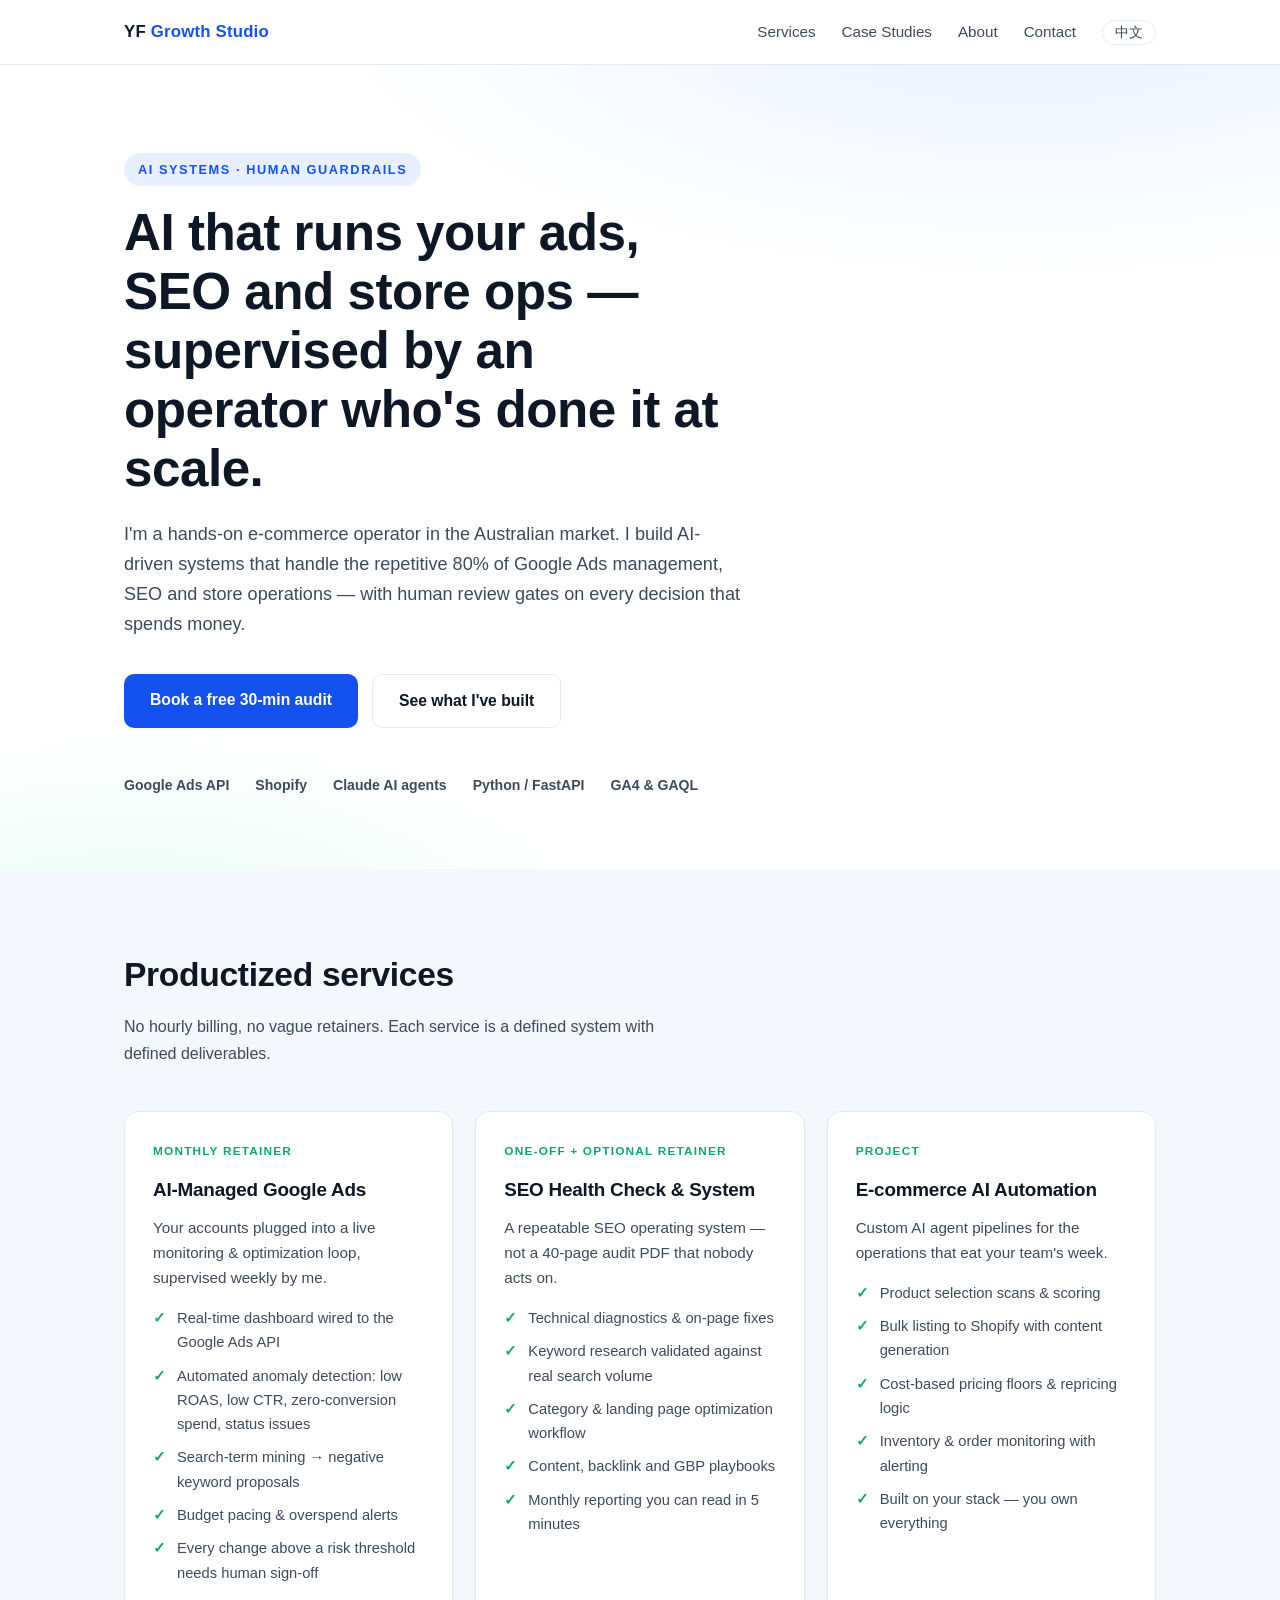
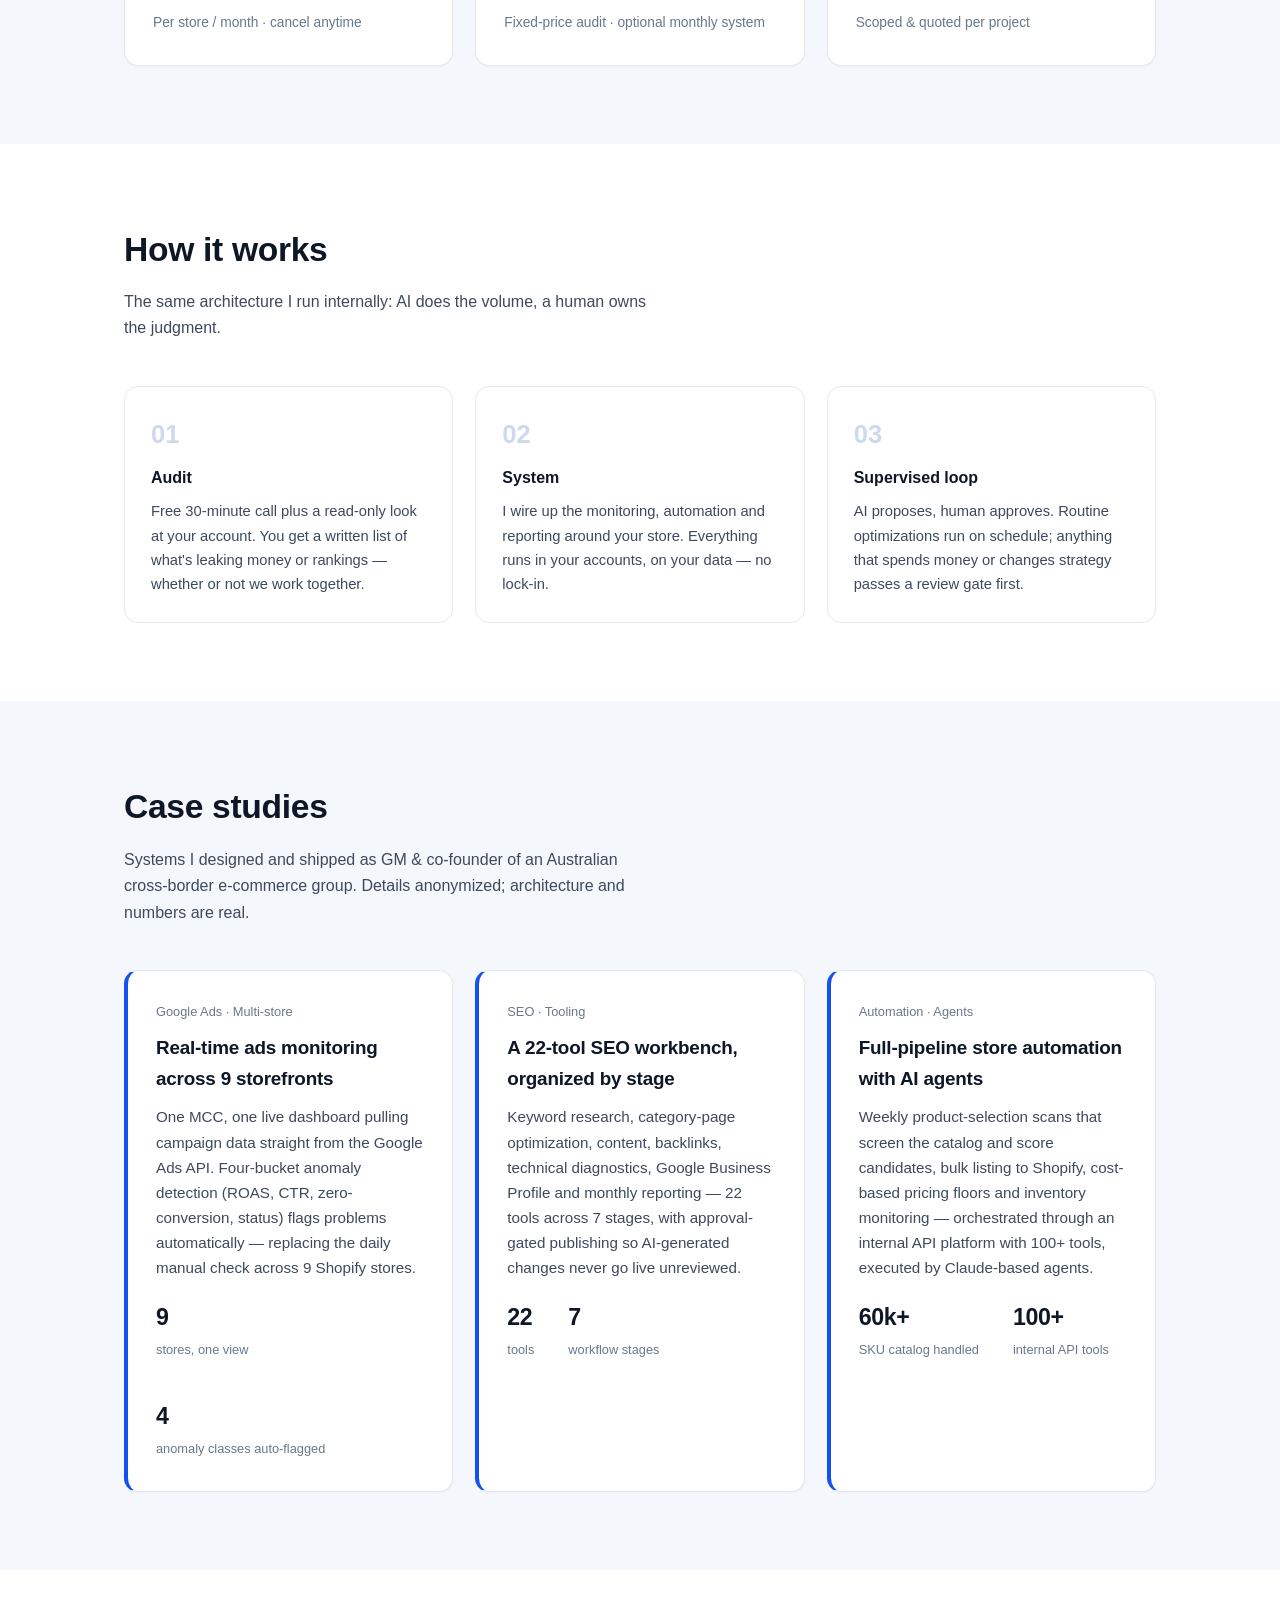
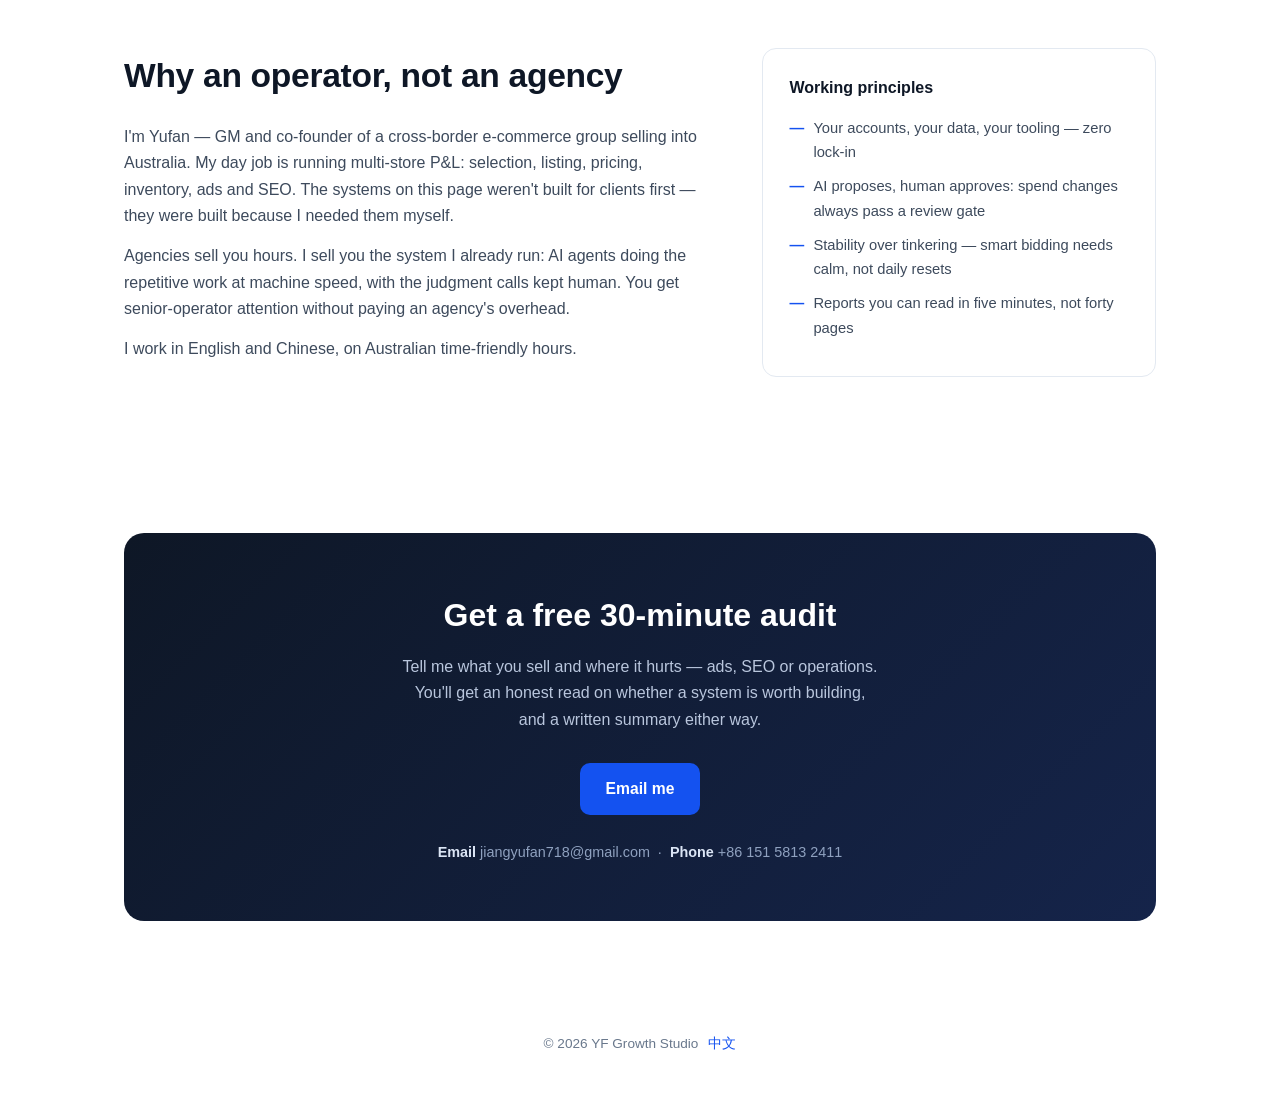
==== index.html @ 48496984 "YF Growth Studio portfolio site v1 (EN + ZH)" ====
<!DOCTYPE html>
<html lang="en">
<head>
<meta charset="UTF-8">
<meta name="viewport" content="width=device-width, initial-scale=1.0">
<title>YF Growth Studio — AI-Managed Google Ads, SEO &amp; E-commerce Automation</title>
<meta name="description" content="AI-managed Google Ads, SEO systems and e-commerce automation for online stores — built and run by a hands-on cross-border e-commerce operator.">
<style>
  :root{
    --ink:#0e1726; --ink-2:#3d4a5c; --muted:#69788c;
    --bg:#ffffff; --bg-soft:#f4f7fb; --line:#e3e9f1;
    --brand:#1452f0; --brand-dark:#0d3bb0; --accent:#0ca678;
    --radius:14px;
  }
  *{margin:0;padding:0;box-sizing:border-box}
  html{scroll-behavior:smooth}
  body{font-family:-apple-system,BlinkMacSystemFont,"Segoe UI",Roboto,Helvetica,Arial,sans-serif;color:var(--ink);background:var(--bg);line-height:1.65}
  a{color:var(--brand);text-decoration:none}
  .wrap{max-width:1080px;margin:0 auto;padding:0 24px}

  header{position:sticky;top:0;background:rgba(255,255,255,.92);backdrop-filter:blur(8px);border-bottom:1px solid var(--line);z-index:50}
  .nav{display:flex;align-items:center;justify-content:space-between;height:64px}
  .logo{font-weight:800;font-size:1.05rem;letter-spacing:.2px;color:var(--ink)}
  .logo span{color:var(--brand)}
  .nav ul{display:flex;gap:26px;list-style:none;align-items:center}
  .nav a{color:var(--ink-2);font-size:.95rem}
  .nav a:hover{color:var(--brand)}
  .nav .lang{border:1px solid var(--line);padding:4px 12px;border-radius:999px;font-size:.85rem}

  .hero{padding:88px 0 72px;background:
    radial-gradient(1200px 500px at 80% -10%, #e8efff 0%, transparent 60%),
    radial-gradient(900px 400px at 10% 110%, #e6faf3 0%, transparent 55%)}
  .kicker{display:inline-block;font-size:.8rem;font-weight:700;letter-spacing:.12em;text-transform:uppercase;color:var(--brand);background:#e8efff;padding:6px 14px;border-radius:999px;margin-bottom:18px}
  h1{font-size:clamp(2rem,4.6vw,3.2rem);line-height:1.15;letter-spacing:-.5px;max-width:21ch}
  .hero p.sub{margin:22px 0 34px;font-size:1.13rem;color:var(--ink-2);max-width:62ch}
  .cta-row{display:flex;gap:14px;flex-wrap:wrap}
  .btn{display:inline-block;padding:13px 26px;border-radius:10px;font-weight:600;font-size:.98rem;transition:.18s}
  .btn-primary{background:var(--brand);color:#fff}
  .btn-primary:hover{background:var(--brand-dark)}
  .btn-ghost{border:1.5px solid var(--line);color:var(--ink)}
  .btn-ghost:hover{border-color:var(--brand);color:var(--brand)}
  .stack{margin-top:46px;display:flex;gap:10px 26px;flex-wrap:wrap;color:var(--muted);font-size:.88rem}
  .stack b{color:var(--ink-2);font-weight:600}

  section{padding:78px 0}
  section.soft{background:var(--bg-soft)}
  .sec-head{max-width:60ch;margin-bottom:44px}
  .sec-head h2{font-size:clamp(1.5rem,2.8vw,2.1rem);letter-spacing:-.3px;margin-bottom:12px}
  .sec-head p{color:var(--ink-2)}

  .grid3{display:grid;grid-template-columns:repeat(3,1fr);gap:22px}
  @media(max-width:860px){.grid3{grid-template-columns:1fr}}
  .card{background:#fff;border:1px solid var(--line);border-radius:var(--radius);padding:30px 28px;display:flex;flex-direction:column}
  .soft .card{box-shadow:0 1px 2px rgba(14,23,38,.04)}
  .card .tag{font-size:.74rem;font-weight:700;letter-spacing:.1em;text-transform:uppercase;color:var(--accent);margin-bottom:12px}
  .card h3{font-size:1.18rem;margin-bottom:10px;letter-spacing:-.2px}
  .card p{color:var(--ink-2);font-size:.95rem}
  .card ul{margin:16px 0 0 0;list-style:none}
  .card li{padding-left:24px;position:relative;color:var(--ink-2);font-size:.92rem;margin-bottom:9px}
  .card li::before{content:"✓";position:absolute;left:0;color:var(--accent);font-weight:700}
  .card .fee{margin-top:auto;padding-top:18px;font-size:.86rem;color:var(--muted)}

  .steps{display:grid;grid-template-columns:repeat(3,1fr);gap:22px;counter-reset:step}
  @media(max-width:860px){.steps{grid-template-columns:1fr}}
  .step{padding:26px;border-radius:var(--radius);background:#fff;border:1px solid var(--line)}
  .step::before{counter-increment:step;content:counter(step,decimal-leading-zero);font-weight:800;font-size:1.6rem;color:#cdd9ee;display:block;margin-bottom:10px}
  .step h4{margin-bottom:8px}
  .step p{font-size:.92rem;color:var(--ink-2)}

  .case{border-left:4px solid var(--brand)}
  .case .meta{font-size:.8rem;color:var(--muted);margin-bottom:10px}
  .num-row{display:flex;gap:34px;flex-wrap:wrap;margin-top:18px}
  .num b{display:block;font-size:1.45rem;color:var(--ink);letter-spacing:-.4px}
  .num span{font-size:.8rem;color:var(--muted)}

  .about{display:grid;grid-template-columns:1.2fr .8fr;gap:48px;align-items:start}
  @media(max-width:860px){.about{grid-template-columns:1fr}}
  .about p{color:var(--ink-2);margin-bottom:14px}
  .principles{background:#fff;border:1px solid var(--line);border-radius:var(--radius);padding:26px}
  .principles h4{margin-bottom:14px}
  .principles li{list-style:none;padding-left:24px;position:relative;font-size:.92rem;color:var(--ink-2);margin-bottom:10px}
  .principles li::before{content:"—";position:absolute;left:0;color:var(--brand);font-weight:700}

  .contact{background:linear-gradient(135deg,#0e1726 0%,#15244a 100%);color:#fff;border-radius:20px;padding:56px 48px;text-align:center}
  .contact h2{font-size:clamp(1.5rem,2.8vw,2rem);margin-bottom:12px}
  .contact p{color:#b9c6dd;max-width:54ch;margin:0 auto 30px}
  .contact .channels{margin-top:26px;font-size:.9rem;color:#8fa1bf}
  .contact .channels b{color:#dbe5f5;font-weight:600}

  footer{padding:34px 0 44px;color:var(--muted);font-size:.85rem;display:flex;justify-content:space-between;flex-wrap:gap;gap:10px}
</style>
</head>
<body>

<header>
  <div class="wrap nav">
    <div class="logo">YF <span>Growth Studio</span></div>
    <ul>
      <li><a href="#services">Services</a></li>
      <li><a href="#work">Case Studies</a></li>
      <li><a href="#about">About</a></li>
      <li><a href="#contact">Contact</a></li>
      <li><a class="lang" href="zh.html">中文</a></li>
    </ul>
  </div>
</header>

<section class="hero">
  <div class="wrap">
    <span class="kicker">AI systems · Human guardrails</span>
    <h1>AI that runs your ads, SEO and store ops — supervised by an operator who's done it at scale.</h1>
    <p class="sub">I'm a hands-on e-commerce operator in the Australian market. I build AI-driven systems that handle the repetitive 80% of Google Ads management, SEO and store operations — with human review gates on every decision that spends money.</p>
    <div class="cta-row">
      <a class="btn btn-primary" href="#contact">Book a free 30-min audit</a>
      <a class="btn btn-ghost" href="#work">See what I've built</a>
    </div>
    <div class="stack">
      <span><b>Google Ads API</b></span><span><b>Shopify</b></span><span><b>Claude AI agents</b></span><span><b>Python / FastAPI</b></span><span><b>GA4 &amp; GAQL</b></span>
    </div>
  </div>
</section>

<section id="services" class="soft">
  <div class="wrap">
    <div class="sec-head">
      <h2>Productized services</h2>
      <p>No hourly billing, no vague retainers. Each service is a defined system with defined deliverables.</p>
    </div>
    <div class="grid3">
      <div class="card">
        <div class="tag">Monthly retainer</div>
        <h3>AI-Managed Google Ads</h3>
        <p>Your accounts plugged into a live monitoring &amp; optimization loop, supervised weekly by me.</p>
        <ul>
          <li>Real-time dashboard wired to the Google Ads API</li>
          <li>Automated anomaly detection: low ROAS, low CTR, zero-conversion spend, status issues</li>
          <li>Search-term mining → negative keyword proposals</li>
          <li>Budget pacing &amp; overspend alerts</li>
          <li>Every change above a risk threshold needs human sign-off</li>
        </ul>
        <div class="fee">Per store / month · cancel anytime</div>
      </div>
      <div class="card">
        <div class="tag">One-off + optional retainer</div>
        <h3>SEO Health Check &amp; System</h3>
        <p>A repeatable SEO operating system — not a 40-page audit PDF that nobody acts on.</p>
        <ul>
          <li>Technical diagnostics &amp; on-page fixes</li>
          <li>Keyword research validated against real search volume</li>
          <li>Category &amp; landing page optimization workflow</li>
          <li>Content, backlink and GBP playbooks</li>
          <li>Monthly reporting you can read in 5 minutes</li>
        </ul>
        <div class="fee">Fixed-price audit · optional monthly system</div>
      </div>
      <div class="card">
        <div class="tag">Project</div>
        <h3>E-commerce AI Automation</h3>
        <p>Custom AI agent pipelines for the operations that eat your team's week.</p>
        <ul>
          <li>Product selection scans &amp; scoring</li>
          <li>Bulk listing to Shopify with content generation</li>
          <li>Cost-based pricing floors &amp; repricing logic</li>
          <li>Inventory &amp; order monitoring with alerting</li>
          <li>Built on your stack — you own everything</li>
        </ul>
        <div class="fee">Scoped &amp; quoted per project</div>
      </div>
    </div>
  </div>
</section>

<section>
  <div class="wrap">
    <div class="sec-head">
      <h2>How it works</h2>
      <p>The same architecture I run internally: AI does the volume, a human owns the judgment.</p>
    </div>
    <div class="steps">
      <div class="step"><h4>Audit</h4><p>Free 30-minute call plus a read-only look at your account. You get a written list of what's leaking money or rankings — whether or not we work together.</p></div>
      <div class="step"><h4>System</h4><p>I wire up the monitoring, automation and reporting around your store. Everything runs in your accounts, on your data — no lock-in.</p></div>
      <div class="step"><h4>Supervised loop</h4><p>AI proposes, human approves. Routine optimizations run on schedule; anything that spends money or changes strategy passes a review gate first.</p></div>
    </div>
  </div>
</section>

<section id="work" class="soft">
  <div class="wrap">
    <div class="sec-head">
      <h2>Case studies</h2>
      <p>Systems I designed and shipped as GM &amp; co-founder of an Australian cross-border e-commerce group. Details anonymized; architecture and numbers are real.</p>
    </div>
    <div class="grid3">
      <div class="card case">
        <div class="meta">Google Ads · Multi-store</div>
        <h3>Real-time ads monitoring across 9 storefronts</h3>
        <p>One MCC, one live dashboard pulling campaign data straight from the Google Ads API. Four-bucket anomaly detection (ROAS, CTR, zero-conversion, status) flags problems automatically — replacing the daily manual check across 9 Shopify stores.</p>
        <div class="num-row">
          <div class="num"><b>9</b><span>stores, one view</span></div>
          <div class="num"><b>4</b><span>anomaly classes auto-flagged</span></div>
        </div>
      </div>
      <div class="card case">
        <div class="meta">SEO · Tooling</div>
        <h3>A 22-tool SEO workbench, organized by stage</h3>
        <p>Keyword research, category-page optimization, content, backlinks, technical diagnostics, Google Business Profile and monthly reporting — 22 tools across 7 stages, with approval-gated publishing so AI-generated changes never go live unreviewed.</p>
        <div class="num-row">
          <div class="num"><b>22</b><span>tools</span></div>
          <div class="num"><b>7</b><span>workflow stages</span></div>
        </div>
      </div>
      <div class="card case">
        <div class="meta">Automation · Agents</div>
        <h3>Full-pipeline store automation with AI agents</h3>
        <p>Weekly product-selection scans that screen the catalog and score candidates, bulk listing to Shopify, cost-based pricing floors and inventory monitoring — orchestrated through an internal API platform with 100+ tools, executed by Claude-based agents.</p>
        <div class="num-row">
          <div class="num"><b>60k+</b><span>SKU catalog handled</span></div>
          <div class="num"><b>100+</b><span>internal API tools</span></div>
        </div>
      </div>
    </div>
  </div>
</section>

<section id="about">
  <div class="wrap about">
    <div>
      <div class="sec-head" style="margin-bottom:20px"><h2>Why an operator, not an agency</h2></div>
      <p>I'm Yufan — GM and co-founder of a cross-border e-commerce group selling into Australia. My day job is running multi-store P&amp;L: selection, listing, pricing, inventory, ads and SEO. The systems on this page weren't built for clients first — they were built because I needed them myself.</p>
      <p>Agencies sell you hours. I sell you the system I already run: AI agents doing the repetitive work at machine speed, with the judgment calls kept human. You get senior-operator attention without paying an agency's overhead.</p>
      <p>I work in English and Chinese, on Australian time-friendly hours.</p>
    </div>
    <div class="principles">
      <h4>Working principles</h4>
      <ul>
        <li>Your accounts, your data, your tooling — zero lock-in</li>
        <li>AI proposes, human approves: spend changes always pass a review gate</li>
        <li>Stability over tinkering — smart bidding needs calm, not daily resets</li>
        <li>Reports you can read in five minutes, not forty pages</li>
      </ul>
    </div>
  </div>
</section>

<section id="contact">
  <div class="wrap">
    <div class="contact">
      <h2>Get a free 30-minute audit</h2>
      <p>Tell me what you sell and where it hurts — ads, SEO or operations. You'll get an honest read on whether a system is worth building, and a written summary either way.</p>
      <a class="btn btn-primary" href="mailto:jiangyufan718@gmail.com?subject=Free%20audit%20request">Email me</a>
      <div class="channels">
        <b>Email</b> jiangyufan718@gmail.com &nbsp;·&nbsp; <b>Phone</b> +86 151 5813 2411
      </div>
    </div>
  </div>
</section>

<footer>
  <div class="wrap" style="display:flex;justify-content:space-between;flex-wrap:wrap;gap:10px">
    <span>© 2026 YF Growth Studio</span>
    <span><a href="zh.html">中文</a></span>
  </div>
</footer>

</body>
</html>
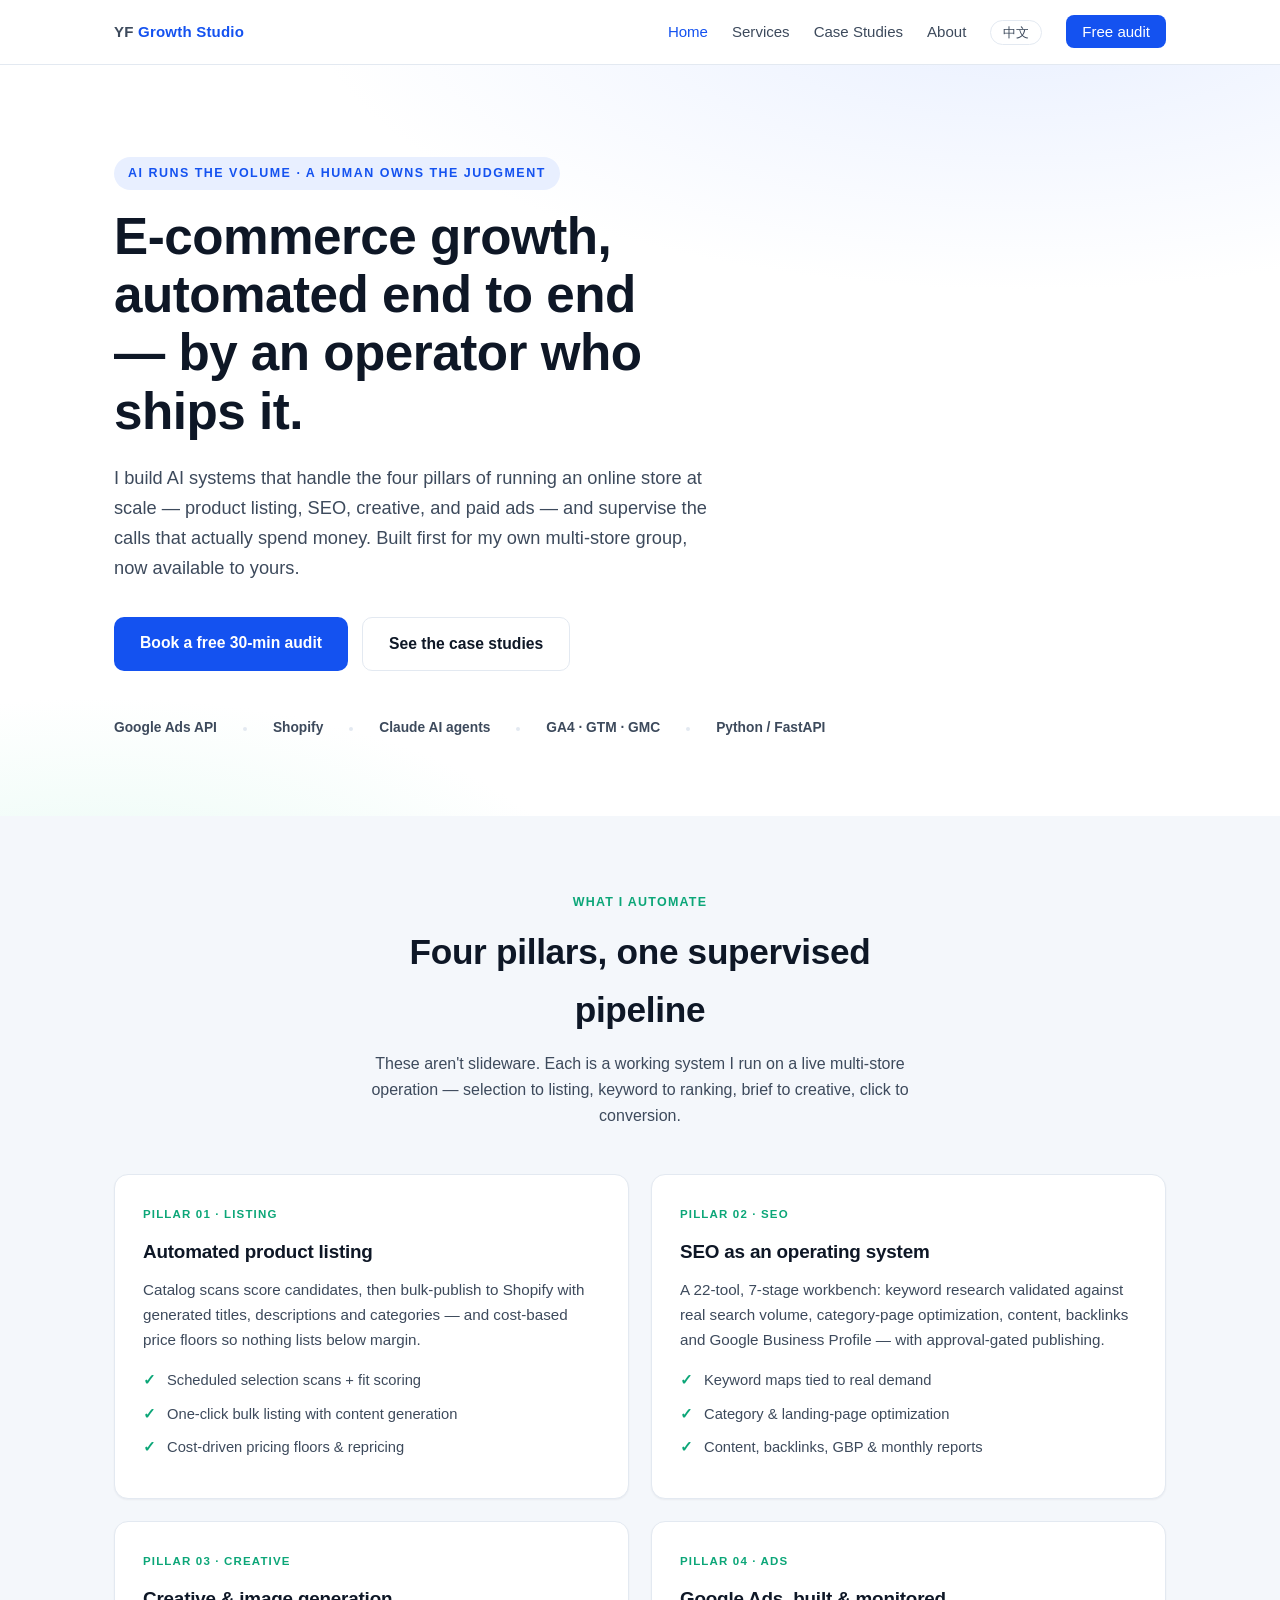
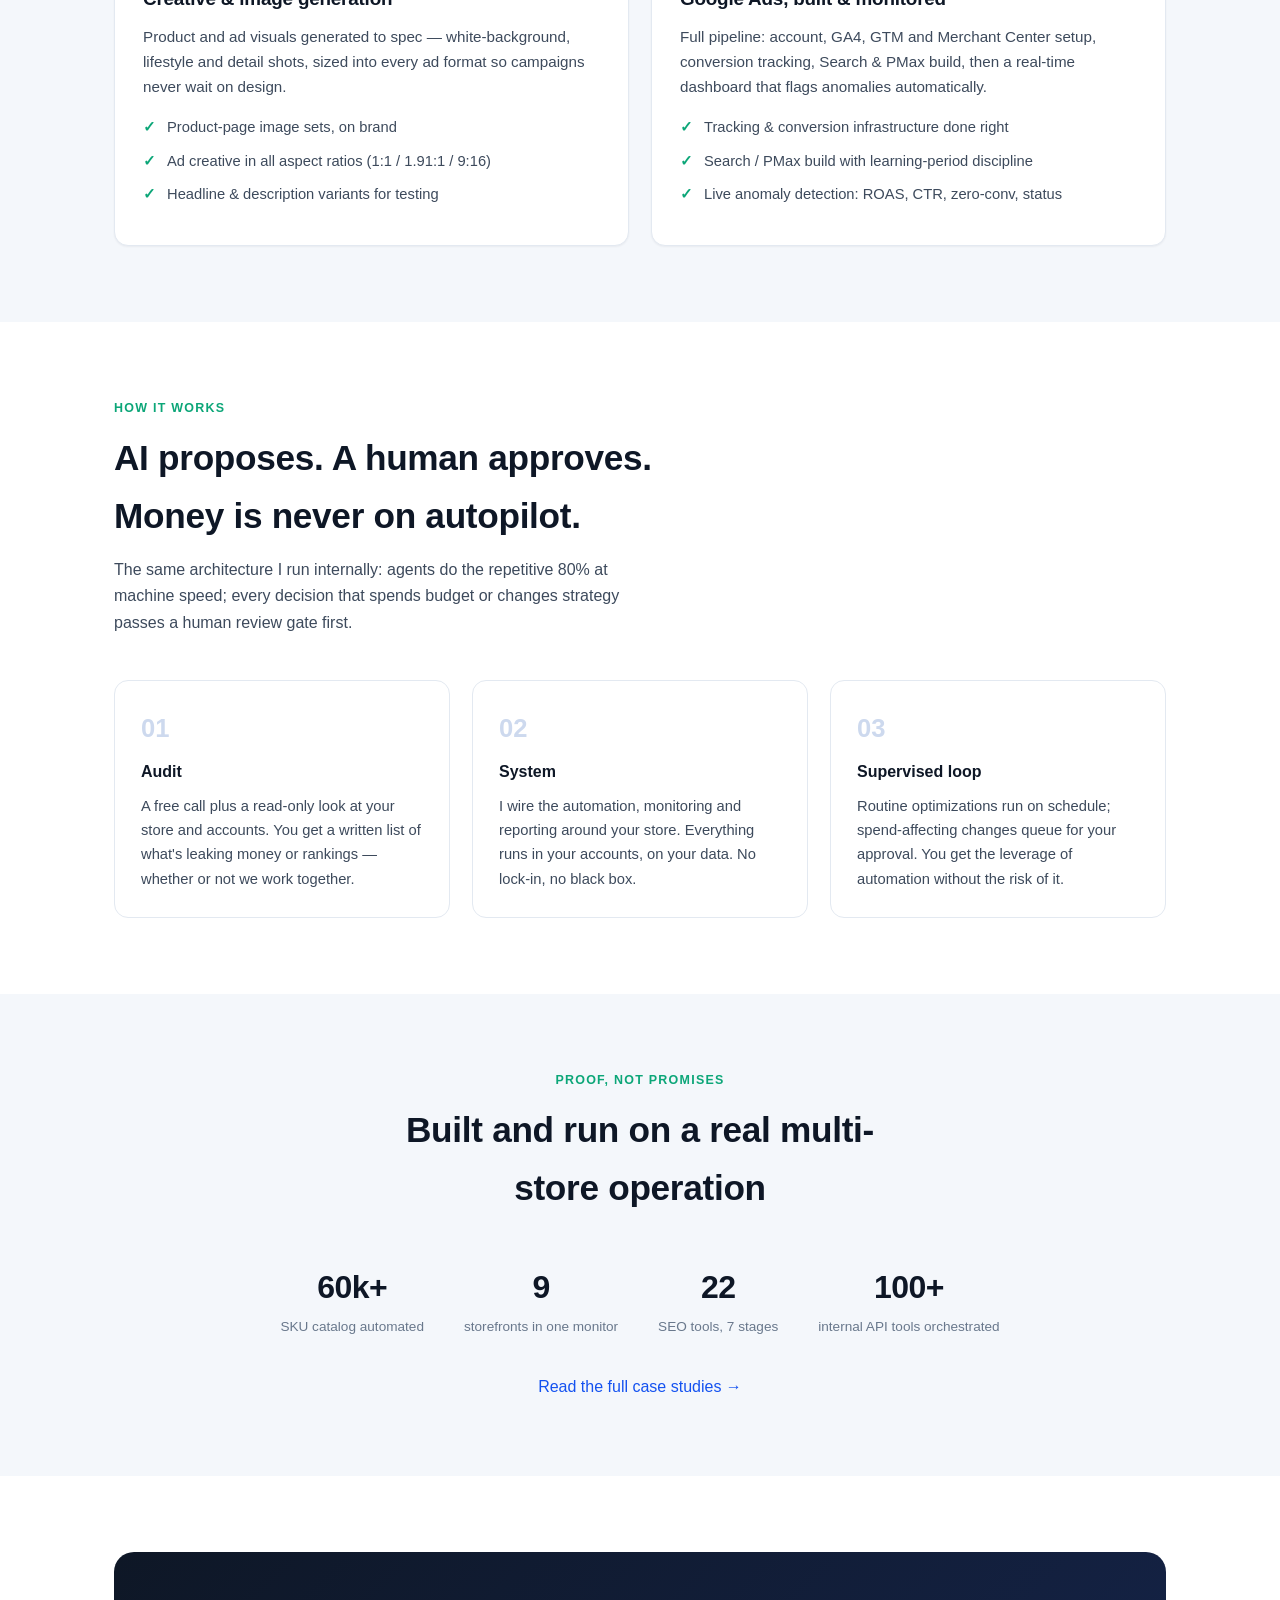
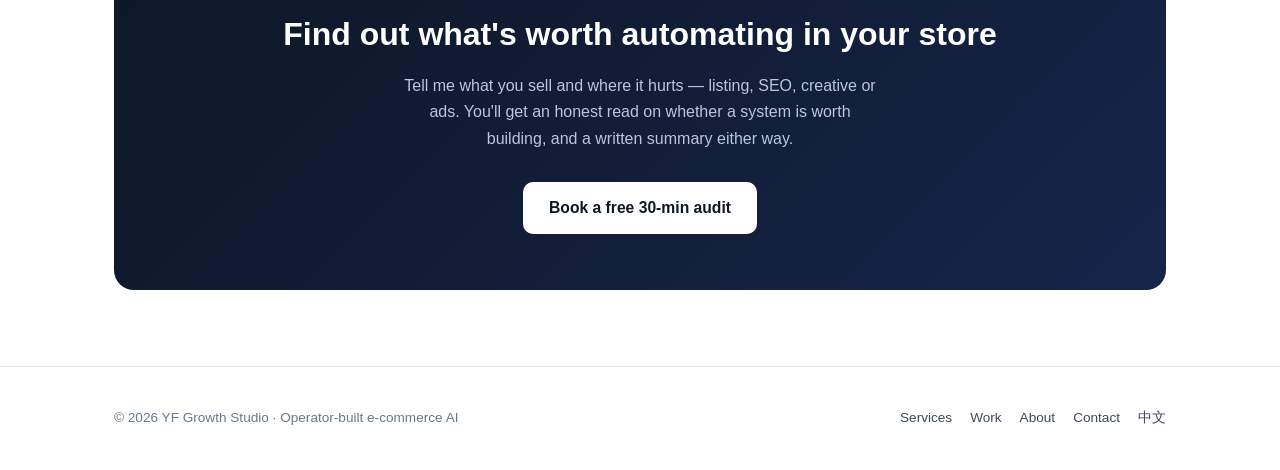
==== commit 2cc7633f: "Expand to multi-page site: 4 capability pillars (listing/SEO/creative/ads) + services/work/about/con" ====
--- a/index.html
+++ b/index.html
@@ -3,168 +3,92 @@
 <head>
 <meta charset="UTF-8">
 <meta name="viewport" content="width=device-width, initial-scale=1.0">
-<title>YF Growth Studio — AI-Managed Google Ads, SEO &amp; E-commerce Automation</title>
-<meta name="description" content="AI-managed Google Ads, SEO systems and e-commerce automation for online stores — built and run by a hands-on cross-border e-commerce operator.">
-<style>
-  :root{
-    --ink:#0e1726; --ink-2:#3d4a5c; --muted:#69788c;
-    --bg:#ffffff; --bg-soft:#f4f7fb; --line:#e3e9f1;
-    --brand:#1452f0; --brand-dark:#0d3bb0; --accent:#0ca678;
-    --radius:14px;
-  }
-  *{margin:0;padding:0;box-sizing:border-box}
-  html{scroll-behavior:smooth}
-  body{font-family:-apple-system,BlinkMacSystemFont,"Segoe UI",Roboto,Helvetica,Arial,sans-serif;color:var(--ink);background:var(--bg);line-height:1.65}
-  a{color:var(--brand);text-decoration:none}
-  .wrap{max-width:1080px;margin:0 auto;padding:0 24px}
-
-  header{position:sticky;top:0;background:rgba(255,255,255,.92);backdrop-filter:blur(8px);border-bottom:1px solid var(--line);z-index:50}
-  .nav{display:flex;align-items:center;justify-content:space-between;height:64px}
-  .logo{font-weight:800;font-size:1.05rem;letter-spacing:.2px;color:var(--ink)}
-  .logo span{color:var(--brand)}
-  .nav ul{display:flex;gap:26px;list-style:none;align-items:center}
-  .nav a{color:var(--ink-2);font-size:.95rem}
-  .nav a:hover{color:var(--brand)}
-  .nav .lang{border:1px solid var(--line);padding:4px 12px;border-radius:999px;font-size:.85rem}
-
-  .hero{padding:88px 0 72px;background:
-    radial-gradient(1200px 500px at 80% -10%, #e8efff 0%, transparent 60%),
-    radial-gradient(900px 400px at 10% 110%, #e6faf3 0%, transparent 55%)}
-  .kicker{display:inline-block;font-size:.8rem;font-weight:700;letter-spacing:.12em;text-transform:uppercase;color:var(--brand);background:#e8efff;padding:6px 14px;border-radius:999px;margin-bottom:18px}
-  h1{font-size:clamp(2rem,4.6vw,3.2rem);line-height:1.15;letter-spacing:-.5px;max-width:21ch}
-  .hero p.sub{margin:22px 0 34px;font-size:1.13rem;color:var(--ink-2);max-width:62ch}
-  .cta-row{display:flex;gap:14px;flex-wrap:wrap}
-  .btn{display:inline-block;padding:13px 26px;border-radius:10px;font-weight:600;font-size:.98rem;transition:.18s}
-  .btn-primary{background:var(--brand);color:#fff}
-  .btn-primary:hover{background:var(--brand-dark)}
-  .btn-ghost{border:1.5px solid var(--line);color:var(--ink)}
-  .btn-ghost:hover{border-color:var(--brand);color:var(--brand)}
-  .stack{margin-top:46px;display:flex;gap:10px 26px;flex-wrap:wrap;color:var(--muted);font-size:.88rem}
-  .stack b{color:var(--ink-2);font-weight:600}
-
-  section{padding:78px 0}
-  section.soft{background:var(--bg-soft)}
-  .sec-head{max-width:60ch;margin-bottom:44px}
-  .sec-head h2{font-size:clamp(1.5rem,2.8vw,2.1rem);letter-spacing:-.3px;margin-bottom:12px}
-  .sec-head p{color:var(--ink-2)}
-
-  .grid3{display:grid;grid-template-columns:repeat(3,1fr);gap:22px}
-  @media(max-width:860px){.grid3{grid-template-columns:1fr}}
-  .card{background:#fff;border:1px solid var(--line);border-radius:var(--radius);padding:30px 28px;display:flex;flex-direction:column}
-  .soft .card{box-shadow:0 1px 2px rgba(14,23,38,.04)}
-  .card .tag{font-size:.74rem;font-weight:700;letter-spacing:.1em;text-transform:uppercase;color:var(--accent);margin-bottom:12px}
-  .card h3{font-size:1.18rem;margin-bottom:10px;letter-spacing:-.2px}
-  .card p{color:var(--ink-2);font-size:.95rem}
-  .card ul{margin:16px 0 0 0;list-style:none}
-  .card li{padding-left:24px;position:relative;color:var(--ink-2);font-size:.92rem;margin-bottom:9px}
-  .card li::before{content:"✓";position:absolute;left:0;color:var(--accent);font-weight:700}
-  .card .fee{margin-top:auto;padding-top:18px;font-size:.86rem;color:var(--muted)}
-
-  .steps{display:grid;grid-template-columns:repeat(3,1fr);gap:22px;counter-reset:step}
-  @media(max-width:860px){.steps{grid-template-columns:1fr}}
-  .step{padding:26px;border-radius:var(--radius);background:#fff;border:1px solid var(--line)}
-  .step::before{counter-increment:step;content:counter(step,decimal-leading-zero);font-weight:800;font-size:1.6rem;color:#cdd9ee;display:block;margin-bottom:10px}
-  .step h4{margin-bottom:8px}
-  .step p{font-size:.92rem;color:var(--ink-2)}
-
-  .case{border-left:4px solid var(--brand)}
-  .case .meta{font-size:.8rem;color:var(--muted);margin-bottom:10px}
-  .num-row{display:flex;gap:34px;flex-wrap:wrap;margin-top:18px}
-  .num b{display:block;font-size:1.45rem;color:var(--ink);letter-spacing:-.4px}
-  .num span{font-size:.8rem;color:var(--muted)}
-
-  .about{display:grid;grid-template-columns:1.2fr .8fr;gap:48px;align-items:start}
-  @media(max-width:860px){.about{grid-template-columns:1fr}}
-  .about p{color:var(--ink-2);margin-bottom:14px}
-  .principles{background:#fff;border:1px solid var(--line);border-radius:var(--radius);padding:26px}
-  .principles h4{margin-bottom:14px}
-  .principles li{list-style:none;padding-left:24px;position:relative;font-size:.92rem;color:var(--ink-2);margin-bottom:10px}
-  .principles li::before{content:"—";position:absolute;left:0;color:var(--brand);font-weight:700}
-
-  .contact{background:linear-gradient(135deg,#0e1726 0%,#15244a 100%);color:#fff;border-radius:20px;padding:56px 48px;text-align:center}
-  .contact h2{font-size:clamp(1.5rem,2.8vw,2rem);margin-bottom:12px}
-  .contact p{color:#b9c6dd;max-width:54ch;margin:0 auto 30px}
-  .contact .channels{margin-top:26px;font-size:.9rem;color:#8fa1bf}
-  .contact .channels b{color:#dbe5f5;font-weight:600}
-
-  footer{padding:34px 0 44px;color:var(--muted);font-size:.85rem;display:flex;justify-content:space-between;flex-wrap:gap;gap:10px}
-</style>
+<title>YF Growth Studio — E-commerce AI: Listing, SEO, Creative & Ads, Automated</title>
+<meta name="description" content="An operator-built AI growth studio for e-commerce: automated product listing, SEO systems, creative generation and Google Ads — AI runs the volume, a human owns the judgment.">
+<link rel="stylesheet" href="assets/style.css">
 </head>
 <body>
 
 <header>
   <div class="wrap nav">
-    <div class="logo">YF <span>Growth Studio</span></div>
+    <a class="logo" href="index.html">YF <span>Growth Studio</span></a>
     <ul>
-      <li><a href="#services">Services</a></li>
-      <li><a href="#work">Case Studies</a></li>
-      <li><a href="#about">About</a></li>
-      <li><a href="#contact">Contact</a></li>
+      <li><a href="index.html" class="active">Home</a></li>
+      <li><a href="services.html">Services</a></li>
+      <li><a href="work.html">Case Studies</a></li>
+      <li><a href="about.html">About</a></li>
       <li><a class="lang" href="zh.html">中文</a></li>
+      <li><a class="navcta" href="contact.html">Free audit</a></li>
     </ul>
   </div>
 </header>
 
 <section class="hero">
   <div class="wrap">
-    <span class="kicker">AI systems · Human guardrails</span>
-    <h1>AI that runs your ads, SEO and store ops — supervised by an operator who's done it at scale.</h1>
-    <p class="sub">I'm a hands-on e-commerce operator in the Australian market. I build AI-driven systems that handle the repetitive 80% of Google Ads management, SEO and store operations — with human review gates on every decision that spends money.</p>
+    <span class="kicker">AI runs the volume · A human owns the judgment</span>
+    <h1>E-commerce growth, automated end to end — by an operator who ships it.</h1>
+    <p class="sub">I build AI systems that handle the four pillars of running an online store at scale — product listing, SEO, creative, and paid ads — and supervise the calls that actually spend money. Built first for my own multi-store group, now available to yours.</p>
     <div class="cta-row">
-      <a class="btn btn-primary" href="#contact">Book a free 30-min audit</a>
-      <a class="btn btn-ghost" href="#work">See what I've built</a>
+      <a class="btn btn-primary" href="contact.html">Book a free 30-min audit</a>
+      <a class="btn btn-ghost" href="work.html">See the case studies</a>
     </div>
     <div class="stack">
-      <span><b>Google Ads API</b></span><span><b>Shopify</b></span><span><b>Claude AI agents</b></span><span><b>Python / FastAPI</b></span><span><b>GA4 &amp; GAQL</b></span>
+      <span><b>Google Ads API</b></span><span class="dot"></span>
+      <span><b>Shopify</b></span><span class="dot"></span>
+      <span><b>Claude AI agents</b></span><span class="dot"></span>
+      <span><b>GA4 · GTM · GMC</b></span><span class="dot"></span>
+      <span><b>Python / FastAPI</b></span>
     </div>
   </div>
 </section>
 
-<section id="services" class="soft">
+<section class="soft">
   <div class="wrap">
-    <div class="sec-head">
-      <h2>Productized services</h2>
-      <p>No hourly billing, no vague retainers. Each service is a defined system with defined deliverables.</p>
+    <div class="sec-head center">
+      <div class="eyebrow">What I automate</div>
+      <h2>Four pillars, one supervised pipeline</h2>
+      <p>These aren't slideware. Each is a working system I run on a live multi-store operation — selection to listing, keyword to ranking, brief to creative, click to conversion.</p>
     </div>
-    <div class="grid3">
+    <div class="grid2">
       <div class="card">
-        <div class="tag">Monthly retainer</div>
-        <h3>AI-Managed Google Ads</h3>
-        <p>Your accounts plugged into a live monitoring &amp; optimization loop, supervised weekly by me.</p>
+        <div class="tag">Pillar 01 · Listing</div>
+        <h3>Automated product listing</h3>
+        <p>Catalog scans score candidates, then bulk-publish to Shopify with generated titles, descriptions and categories — and cost-based price floors so nothing lists below margin.</p>
         <ul>
-          <li>Real-time dashboard wired to the Google Ads API</li>
-          <li>Automated anomaly detection: low ROAS, low CTR, zero-conversion spend, status issues</li>
-          <li>Search-term mining → negative keyword proposals</li>
-          <li>Budget pacing &amp; overspend alerts</li>
-          <li>Every change above a risk threshold needs human sign-off</li>
+          <li>Scheduled selection scans + fit scoring</li>
+          <li>One-click bulk listing with content generation</li>
+          <li>Cost-driven pricing floors &amp; repricing</li>
         </ul>
-        <div class="fee">Per store / month · cancel anytime</div>
       </div>
       <div class="card">
-        <div class="tag">One-off + optional retainer</div>
-        <h3>SEO Health Check &amp; System</h3>
-        <p>A repeatable SEO operating system — not a 40-page audit PDF that nobody acts on.</p>
+        <div class="tag">Pillar 02 · SEO</div>
+        <h3>SEO as an operating system</h3>
+        <p>A 22-tool, 7-stage workbench: keyword research validated against real search volume, category-page optimization, content, backlinks and Google Business Profile — with approval-gated publishing.</p>
         <ul>
-          <li>Technical diagnostics &amp; on-page fixes</li>
-          <li>Keyword research validated against real search volume</li>
-          <li>Category &amp; landing page optimization workflow</li>
-          <li>Content, backlink and GBP playbooks</li>
-          <li>Monthly reporting you can read in 5 minutes</li>
+          <li>Keyword maps tied to real demand</li>
+          <li>Category &amp; landing-page optimization</li>
+          <li>Content, backlinks, GBP &amp; monthly reports</li>
         </ul>
-        <div class="fee">Fixed-price audit · optional monthly system</div>
       </div>
       <div class="card">
-        <div class="tag">Project</div>
-        <h3>E-commerce AI Automation</h3>
-        <p>Custom AI agent pipelines for the operations that eat your team's week.</p>
+        <div class="tag">Pillar 03 · Creative</div>
+        <h3>Creative &amp; image generation</h3>
+        <p>Product and ad visuals generated to spec — white-background, lifestyle and detail shots, sized into every ad format so campaigns never wait on design.</p>
         <ul>
-          <li>Product selection scans &amp; scoring</li>
-          <li>Bulk listing to Shopify with content generation</li>
-          <li>Cost-based pricing floors &amp; repricing logic</li>
-          <li>Inventory &amp; order monitoring with alerting</li>
-          <li>Built on your stack — you own everything</li>
+          <li>Product-page image sets, on brand</li>
+          <li>Ad creative in all aspect ratios (1:1 / 1.91:1 / 9:16)</li>
+          <li>Headline &amp; description variants for testing</li>
         </ul>
-        <div class="fee">Scoped &amp; quoted per project</div>
+      </div>
+      <div class="card">
+        <div class="tag">Pillar 04 · Ads</div>
+        <h3>Google Ads, built &amp; monitored</h3>
+        <p>Full pipeline: account, GA4, GTM and Merchant Center setup, conversion tracking, Search &amp; PMax build, then a real-time dashboard that flags anomalies automatically.</p>
+        <ul>
+          <li>Tracking &amp; conversion infrastructure done right</li>
+          <li>Search / PMax build with learning-period discipline</li>
+          <li>Live anomaly detection: ROAS, CTR, zero-conv, status</li>
+        </ul>
       </div>
     </div>
   </div>
@@ -173,92 +97,56 @@
 <section>
   <div class="wrap">
     <div class="sec-head">
-      <h2>How it works</h2>
-      <p>The same architecture I run internally: AI does the volume, a human owns the judgment.</p>
+      <div class="eyebrow">How it works</div>
+      <h2>AI proposes. A human approves. Money is never on autopilot.</h2>
+      <p>The same architecture I run internally: agents do the repetitive 80% at machine speed; every decision that spends budget or changes strategy passes a human review gate first.</p>
     </div>
     <div class="steps">
-      <div class="step"><h4>Audit</h4><p>Free 30-minute call plus a read-only look at your account. You get a written list of what's leaking money or rankings — whether or not we work together.</p></div>
-      <div class="step"><h4>System</h4><p>I wire up the monitoring, automation and reporting around your store. Everything runs in your accounts, on your data — no lock-in.</p></div>
-      <div class="step"><h4>Supervised loop</h4><p>AI proposes, human approves. Routine optimizations run on schedule; anything that spends money or changes strategy passes a review gate first.</p></div>
+      <div class="step"><h4>Audit</h4><p>A free call plus a read-only look at your store and accounts. You get a written list of what's leaking money or rankings — whether or not we work together.</p></div>
+      <div class="step"><h4>System</h4><p>I wire the automation, monitoring and reporting around your store. Everything runs in your accounts, on your data. No lock-in, no black box.</p></div>
+      <div class="step"><h4>Supervised loop</h4><p>Routine optimizations run on schedule; spend-affecting changes queue for your approval. You get the leverage of automation without the risk of it.</p></div>
     </div>
   </div>
 </section>
 
-<section id="work" class="soft">
+<section class="soft">
   <div class="wrap">
-    <div class="sec-head">
-      <h2>Case studies</h2>
-      <p>Systems I designed and shipped as GM &amp; co-founder of an Australian cross-border e-commerce group. Details anonymized; architecture and numbers are real.</p>
+    <div class="sec-head center">
+      <div class="eyebrow">Proof, not promises</div>
+      <h2>Built and run on a real multi-store operation</h2>
     </div>
-    <div class="grid3">
-      <div class="card case">
-        <div class="meta">Google Ads · Multi-store</div>
-        <h3>Real-time ads monitoring across 9 storefronts</h3>
-        <p>One MCC, one live dashboard pulling campaign data straight from the Google Ads API. Four-bucket anomaly detection (ROAS, CTR, zero-conversion, status) flags problems automatically — replacing the daily manual check across 9 Shopify stores.</p>
-        <div class="num-row">
-          <div class="num"><b>9</b><span>stores, one view</span></div>
-          <div class="num"><b>4</b><span>anomaly classes auto-flagged</span></div>
-        </div>
-      </div>
-      <div class="card case">
-        <div class="meta">SEO · Tooling</div>
-        <h3>A 22-tool SEO workbench, organized by stage</h3>
-        <p>Keyword research, category-page optimization, content, backlinks, technical diagnostics, Google Business Profile and monthly reporting — 22 tools across 7 stages, with approval-gated publishing so AI-generated changes never go live unreviewed.</p>
-        <div class="num-row">
-          <div class="num"><b>22</b><span>tools</span></div>
-          <div class="num"><b>7</b><span>workflow stages</span></div>
-        </div>
-      </div>
-      <div class="card case">
-        <div class="meta">Automation · Agents</div>
-        <h3>Full-pipeline store automation with AI agents</h3>
-        <p>Weekly product-selection scans that screen the catalog and score candidates, bulk listing to Shopify, cost-based pricing floors and inventory monitoring — orchestrated through an internal API platform with 100+ tools, executed by Claude-based agents.</p>
-        <div class="num-row">
-          <div class="num"><b>60k+</b><span>SKU catalog handled</span></div>
-          <div class="num"><b>100+</b><span>internal API tools</span></div>
-        </div>
-      </div>
+    <div class="stats" style="justify-content:center">
+      <div class="stat center"><b>60k+</b><span>SKU catalog automated</span></div>
+      <div class="stat center"><b>9</b><span>storefronts in one monitor</span></div>
+      <div class="stat center"><b>22</b><span>SEO tools, 7 stages</span></div>
+      <div class="stat center"><b>100+</b><span>internal API tools orchestrated</span></div>
     </div>
+    <p class="center" style="margin-top:34px;color:var(--ink-2)">
+      <a href="work.html">Read the full case studies →</a>
+    </p>
   </div>
 </section>
 
-<section id="about">
-  <div class="wrap about">
-    <div>
-      <div class="sec-head" style="margin-bottom:20px"><h2>Why an operator, not an agency</h2></div>
-      <p>I'm Yufan — GM and co-founder of a cross-border e-commerce group selling into Australia. My day job is running multi-store P&amp;L: selection, listing, pricing, inventory, ads and SEO. The systems on this page weren't built for clients first — they were built because I needed them myself.</p>
-      <p>Agencies sell you hours. I sell you the system I already run: AI agents doing the repetitive work at machine speed, with the judgment calls kept human. You get senior-operator attention without paying an agency's overhead.</p>
-      <p>I work in English and Chinese, on Australian time-friendly hours.</p>
-    </div>
-    <div class="principles">
-      <h4>Working principles</h4>
-      <ul>
-        <li>Your accounts, your data, your tooling — zero lock-in</li>
-        <li>AI proposes, human approves: spend changes always pass a review gate</li>
-        <li>Stability over tinkering — smart bidding needs calm, not daily resets</li>
-        <li>Reports you can read in five minutes, not forty pages</li>
-      </ul>
-    </div>
-  </div>
-</section>
-
-<section id="contact">
+<section>
   <div class="wrap">
-    <div class="contact">
-      <h2>Get a free 30-minute audit</h2>
-      <p>Tell me what you sell and where it hurts — ads, SEO or operations. You'll get an honest read on whether a system is worth building, and a written summary either way.</p>
-      <a class="btn btn-primary" href="mailto:jiangyufan718@gmail.com?subject=Free%20audit%20request">Email me</a>
-      <div class="channels">
-        <b>Email</b> jiangyufan718@gmail.com &nbsp;·&nbsp; <b>Phone</b> +86 151 5813 2411
-      </div>
+    <div class="band">
+      <h2>Find out what's worth automating in your store</h2>
+      <p>Tell me what you sell and where it hurts — listing, SEO, creative or ads. You'll get an honest read on whether a system is worth building, and a written summary either way.</p>
+      <a class="btn btn-primary" href="contact.html">Book a free 30-min audit</a>
     </div>
   </div>
 </section>
 
 <footer>
-  <div class="wrap" style="display:flex;justify-content:space-between;flex-wrap:wrap;gap:10px">
-    <span>© 2026 YF Growth Studio</span>
-    <span><a href="zh.html">中文</a></span>
+  <div class="wrap foot">
+    <span>© 2026 YF Growth Studio · Operator-built e-commerce AI</span>
+    <div class="fnav">
+      <a href="services.html">Services</a>
+      <a href="work.html">Work</a>
+      <a href="about.html">About</a>
+      <a href="contact.html">Contact</a>
+      <a href="zh.html">中文</a>
+    </div>
   </div>
 </footer>
 
--- a/assets/style.css
+++ b/assets/style.css
@@ -0,0 +1,131 @@
+:root{
+  --ink:#0e1726; --ink-2:#3d4a5c; --muted:#69788c;
+  --bg:#ffffff; --bg-soft:#f4f7fb; --line:#e3e9f1;
+  --brand:#1452f0; --brand-dark:#0d3bb0; --accent:#0ca678; --accent-soft:#e6faf3;
+  --radius:14px; --shadow:0 1px 2px rgba(14,23,38,.05);
+}
+*{margin:0;padding:0;box-sizing:border-box}
+html{scroll-behavior:smooth}
+body{font-family:-apple-system,BlinkMacSystemFont,"Segoe UI",Roboto,Helvetica,Arial,"PingFang SC","Microsoft YaHei",sans-serif;color:var(--ink);background:var(--bg);line-height:1.65;-webkit-font-smoothing:antialiased}
+a{color:var(--brand);text-decoration:none}
+img{max-width:100%;display:block}
+.wrap{max-width:1100px;margin:0 auto;padding:0 24px}
+.center{text-align:center}
+
+/* header */
+header{position:sticky;top:0;background:rgba(255,255,255,.92);backdrop-filter:blur(8px);border-bottom:1px solid var(--line);z-index:50}
+.nav{display:flex;align-items:center;justify-content:space-between;height:64px}
+.logo{font-weight:800;font-size:1.05rem;letter-spacing:.2px;color:var(--ink)}
+.logo span{color:var(--brand)}
+.nav ul{display:flex;gap:24px;list-style:none;align-items:center}
+.nav a{color:var(--ink-2);font-size:.94rem}
+.nav a:hover,.nav a.active{color:var(--brand)}
+.nav .lang{border:1px solid var(--line);padding:4px 12px;border-radius:999px;font-size:.83rem}
+.nav .navcta{background:var(--brand);color:#fff;padding:8px 16px;border-radius:8px}
+.nav .navcta:hover{background:var(--brand-dark)}
+.menu-toggle{display:none}
+@media(max-width:760px){
+  .nav ul{display:none}
+}
+
+/* buttons */
+.btn{display:inline-block;padding:13px 26px;border-radius:10px;font-weight:600;font-size:.98rem;transition:.18s;cursor:pointer}
+.btn-primary{background:var(--brand);color:#fff}
+.btn-primary:hover{background:var(--brand-dark)}
+.btn-ghost{border:1.5px solid var(--line);color:var(--ink);background:#fff}
+.btn-ghost:hover{border-color:var(--brand);color:var(--brand)}
+.cta-row{display:flex;gap:14px;flex-wrap:wrap}
+
+/* hero */
+.hero{padding:92px 0 76px;background:
+  radial-gradient(1200px 500px at 80% -10%, #e8efff 0%, transparent 60%),
+  radial-gradient(900px 420px at 8% 115%, #e6faf3 0%, transparent 55%)}
+.kicker{display:inline-block;font-size:.78rem;font-weight:700;letter-spacing:.12em;text-transform:uppercase;color:var(--brand);background:#e8efff;padding:6px 14px;border-radius:999px;margin-bottom:18px}
+h1{font-size:clamp(2rem,4.6vw,3.2rem);line-height:1.14;letter-spacing:-.5px;max-width:20ch}
+.hero p.sub{margin:22px 0 34px;font-size:1.14rem;color:var(--ink-2);max-width:60ch}
+.stack{margin-top:46px;display:flex;gap:10px 26px;flex-wrap:wrap;color:var(--muted);font-size:.86rem;align-items:center}
+.stack b{color:var(--ink-2);font-weight:600}
+.stack .dot{width:4px;height:4px;border-radius:50%;background:var(--line)}
+
+/* sections */
+section{padding:76px 0}
+section.soft{background:var(--bg-soft)}
+.sec-head{max-width:62ch;margin-bottom:44px}
+.sec-head.center{margin-left:auto;margin-right:auto}
+.eyebrow{font-size:.78rem;font-weight:700;letter-spacing:.1em;text-transform:uppercase;color:var(--accent);margin-bottom:10px}
+.sec-head h2{font-size:clamp(1.55rem,2.9vw,2.2rem);letter-spacing:-.3px;margin-bottom:12px}
+.sec-head p{color:var(--ink-2)}
+
+/* grids & cards */
+.grid3{display:grid;grid-template-columns:repeat(3,1fr);gap:22px}
+.grid2{display:grid;grid-template-columns:repeat(2,1fr);gap:22px}
+@media(max-width:860px){.grid3,.grid2{grid-template-columns:1fr}}
+.card{background:#fff;border:1px solid var(--line);border-radius:var(--radius);padding:30px 28px;display:flex;flex-direction:column;box-shadow:var(--shadow)}
+.card .tag{font-size:.72rem;font-weight:700;letter-spacing:.1em;text-transform:uppercase;color:var(--accent);margin-bottom:12px}
+.card h3{font-size:1.18rem;margin-bottom:10px;letter-spacing:-.2px}
+.card p{color:var(--ink-2);font-size:.95rem}
+.card ul{margin:16px 0 0 0;list-style:none}
+.card li{padding-left:24px;position:relative;color:var(--ink-2);font-size:.92rem;margin-bottom:9px}
+.card li::before{content:"✓";position:absolute;left:0;color:var(--accent);font-weight:700}
+.card .fee{margin-top:auto;padding-top:18px;font-size:.85rem;color:var(--muted)}
+
+/* steps */
+.steps{display:grid;grid-template-columns:repeat(3,1fr);gap:22px;counter-reset:step}
+@media(max-width:860px){.steps{grid-template-columns:1fr}}
+.step{padding:26px;border-radius:var(--radius);background:#fff;border:1px solid var(--line)}
+.step::before{counter-increment:step;content:counter(step,decimal-leading-zero);font-weight:800;font-size:1.6rem;color:#cdd9ee;display:block;margin-bottom:10px}
+.step h4{margin-bottom:8px}
+.step p{font-size:.92rem;color:var(--ink-2)}
+
+/* stats */
+.stats{display:flex;gap:40px;flex-wrap:wrap}
+.stat b{display:block;font-size:2rem;letter-spacing:-.5px;color:var(--ink)}
+.stat span{font-size:.85rem;color:var(--muted)}
+
+/* case block */
+.case-block{background:#fff;border:1px solid var(--line);border-radius:var(--radius);padding:34px 32px;margin-bottom:22px;box-shadow:var(--shadow)}
+.case-block .meta{font-size:.78rem;font-weight:600;letter-spacing:.06em;text-transform:uppercase;color:var(--brand);margin-bottom:12px}
+.case-block h3{font-size:1.35rem;letter-spacing:-.3px;margin-bottom:16px}
+.case-grid{display:grid;grid-template-columns:1fr 1fr;gap:24px;margin-top:18px}
+@media(max-width:760px){.case-grid{grid-template-columns:1fr}}
+.case-grid h5{font-size:.78rem;letter-spacing:.08em;text-transform:uppercase;color:var(--muted);margin-bottom:8px}
+.case-grid p{color:var(--ink-2);font-size:.95rem}
+.num-row{display:flex;gap:34px;flex-wrap:wrap;margin-top:22px;padding-top:20px;border-top:1px solid var(--line)}
+.num b{display:block;font-size:1.5rem;color:var(--ink);letter-spacing:-.4px}
+.num span{font-size:.8rem;color:var(--muted)}
+
+/* faq */
+.faq-item{border-bottom:1px solid var(--line);padding:22px 0}
+.faq-item h4{font-size:1.05rem;margin-bottom:8px}
+.faq-item p{color:var(--ink-2);font-size:.95rem}
+
+/* principles */
+.principles{background:var(--accent-soft);border:1px solid #c7ede0;border-radius:var(--radius);padding:28px}
+.principles h4{margin-bottom:16px}
+.principles li{list-style:none;padding-left:24px;position:relative;font-size:.94rem;color:var(--ink-2);margin-bottom:12px}
+.principles li::before{content:"—";position:absolute;left:0;color:var(--accent);font-weight:700}
+
+/* about split */
+.split{display:grid;grid-template-columns:1.2fr .8fr;gap:48px;align-items:start}
+@media(max-width:860px){.split{grid-template-columns:1fr}}
+.split p{color:var(--ink-2);margin-bottom:14px}
+
+/* contact band */
+.band{background:linear-gradient(135deg,#0e1726 0%,#15244a 100%);color:#fff;border-radius:20px;padding:56px 48px;text-align:center}
+.band h2{font-size:clamp(1.5rem,2.8vw,2rem);margin-bottom:12px}
+.band p{color:#b9c6dd;max-width:54ch;margin:0 auto 30px}
+.band .btn-primary{background:#fff;color:var(--ink)}
+.band .btn-primary:hover{background:#e8efff}
+.band .channels{margin-top:26px;font-size:.9rem;color:#8fa1bf}
+.band .channels b{color:#dbe5f5;font-weight:600}
+
+/* footer */
+footer{padding:40px 0;border-top:1px solid var(--line);color:var(--muted);font-size:.85rem}
+.foot{display:flex;justify-content:space-between;flex-wrap:wrap;gap:14px;align-items:center}
+.foot a{color:var(--ink-2)}
+.foot .fnav{display:flex;gap:18px}
+
+/* pagehead (inner pages) */
+.pagehead{padding:64px 0 36px;background:radial-gradient(900px 380px at 85% -20%, #e8efff 0%, transparent 60%)}
+.pagehead h1{font-size:clamp(1.8rem,3.6vw,2.6rem);max-width:22ch}
+.pagehead p{margin-top:16px;font-size:1.08rem;color:var(--ink-2);max-width:58ch}
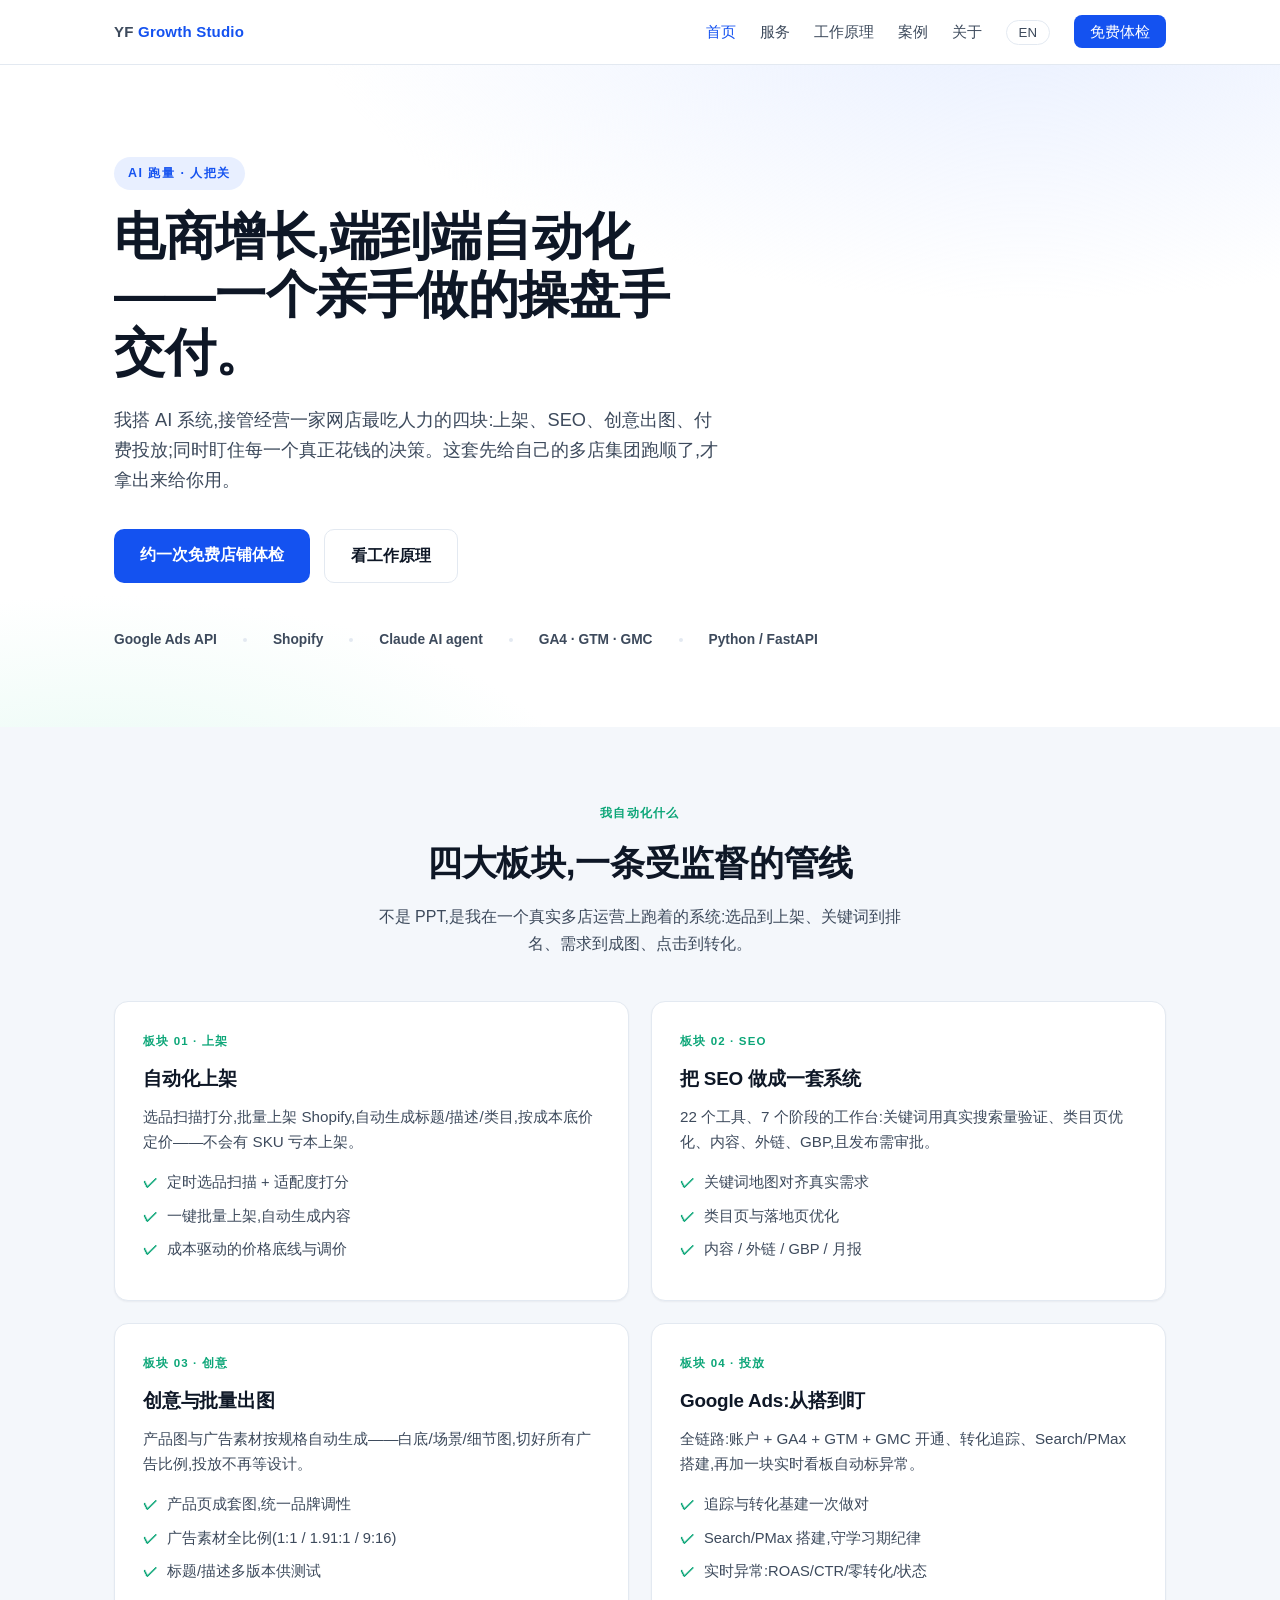
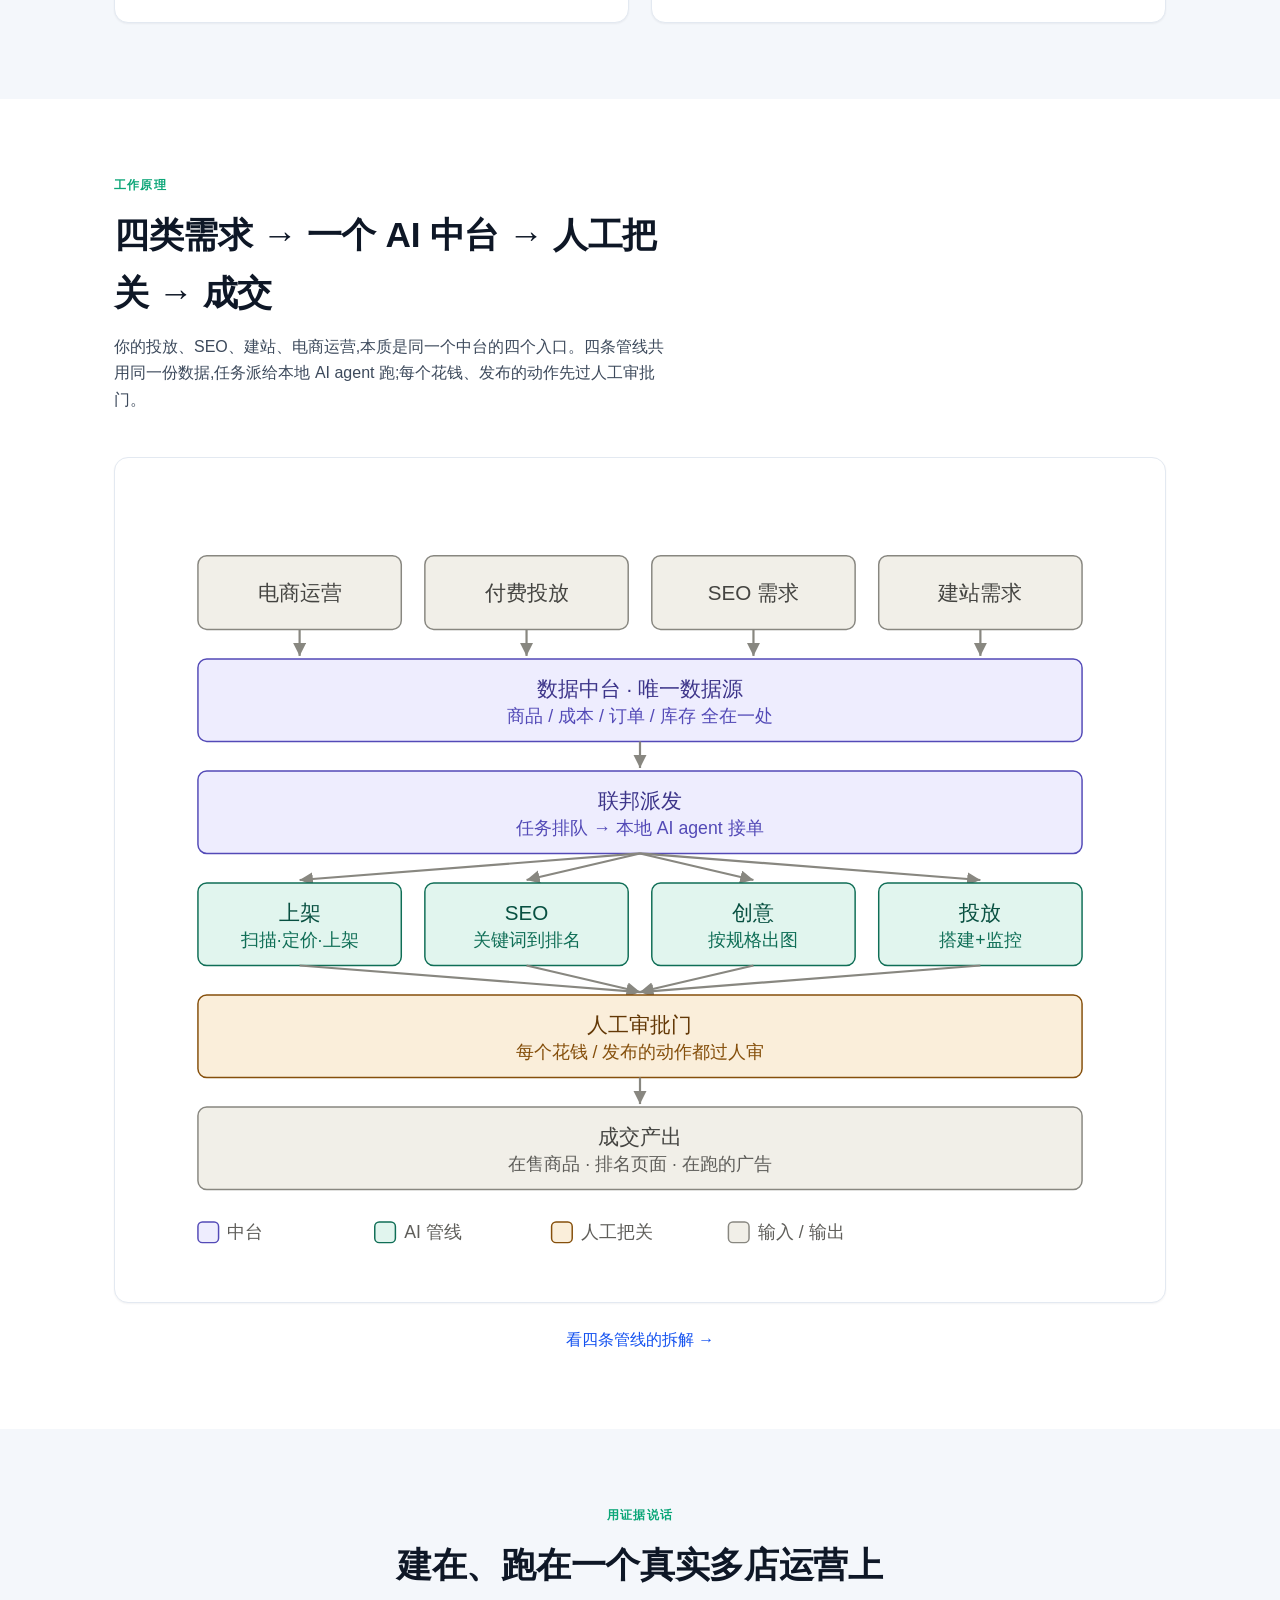
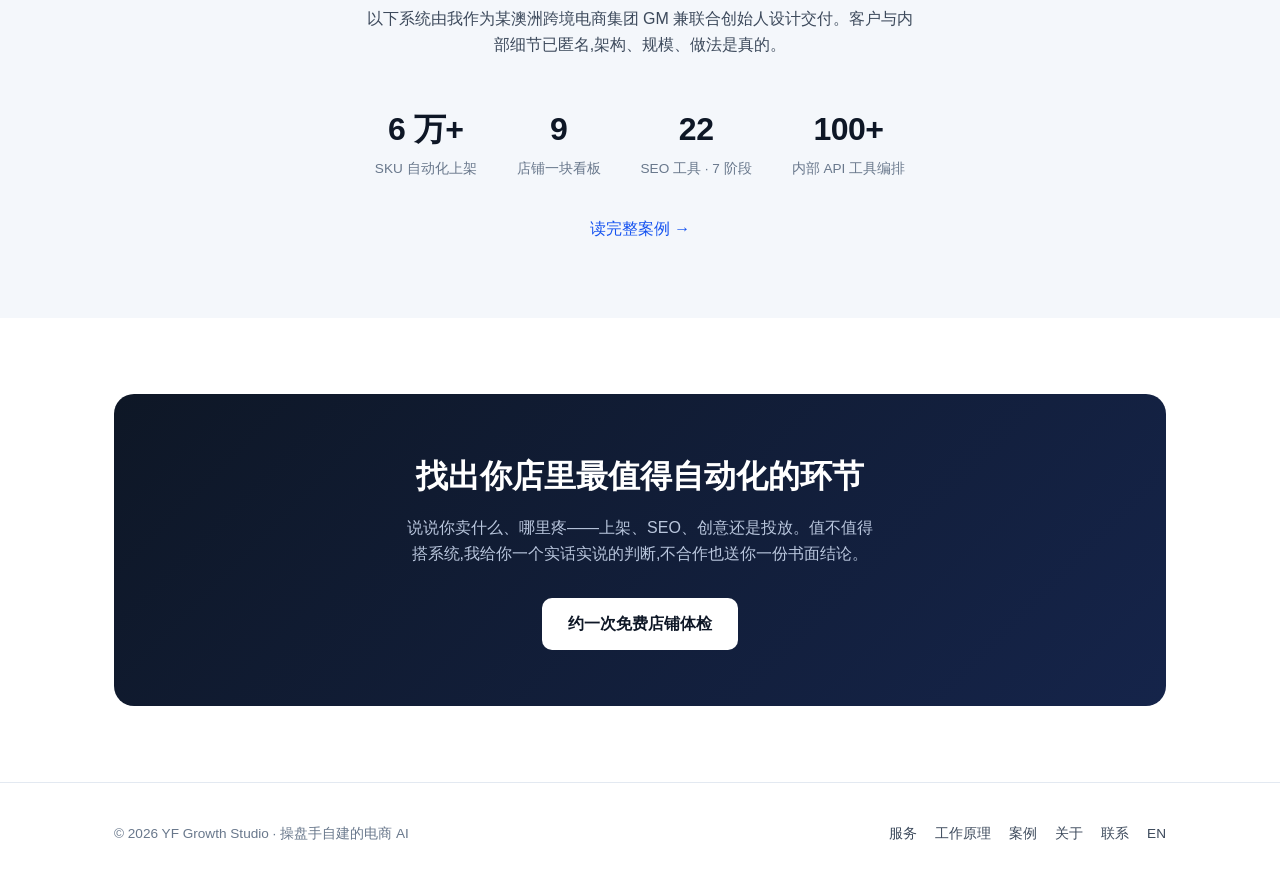
==== commit 6e296b71: "Restructure: Chinese as primary multi-page site, English collapsed to single en.html, zh.html redire" ====
--- a/index.html
+++ b/index.html
@@ -1,10 +1,10 @@
 <!DOCTYPE html>
-<html lang="en">
+<html lang="zh-CN">
 <head>
 <meta charset="UTF-8">
 <meta name="viewport" content="width=device-width, initial-scale=1.0">
-<title>YF Growth Studio — E-commerce AI: Listing, SEO, Creative & Ads, Automated</title>
-<meta name="description" content="An operator-built AI growth studio for e-commerce: automated product listing, SEO systems, creative generation and Google Ads — AI runs the volume, a human owns the judgment.">
+<title>YF Growth Studio — 电商 AI 增长系统:上架 · SEO · 出图 · 投放</title>
+<meta name="description" content="操盘手自建的电商 AI 增长系统:自动化上架、SEO 体系、创意出图、Google Ads 投放。AI 跑量,人把关每一个花钱的决策。面向国内电商卖家。">
 <link rel="stylesheet" href="assets/style.css">
 </head>
 <body>
@@ -13,29 +13,30 @@
   <div class="wrap nav">
     <a class="logo" href="index.html">YF <span>Growth Studio</span></a>
     <ul>
-      <li><a href="index.html" class="active">Home</a></li>
-      <li><a href="services.html">Services</a></li>
-      <li><a href="work.html">Case Studies</a></li>
-      <li><a href="about.html">About</a></li>
-      <li><a class="lang" href="zh.html">中文</a></li>
-      <li><a class="navcta" href="contact.html">Free audit</a></li>
+      <li><a href="index.html" class="active">首页</a></li>
+      <li><a href="services.html">服务</a></li>
+      <li><a href="how-it-works.html">工作原理</a></li>
+      <li><a href="work.html">案例</a></li>
+      <li><a href="about.html">关于</a></li>
+      <li><a class="lang" href="en.html">EN</a></li>
+      <li><a class="navcta" href="contact.html">免费体检</a></li>
     </ul>
   </div>
 </header>
 
 <section class="hero">
   <div class="wrap">
-    <span class="kicker">AI runs the volume · A human owns the judgment</span>
-    <h1>E-commerce growth, automated end to end — by an operator who ships it.</h1>
-    <p class="sub">I build AI systems that handle the four pillars of running an online store at scale — product listing, SEO, creative, and paid ads — and supervise the calls that actually spend money. Built first for my own multi-store group, now available to yours.</p>
+    <span class="kicker">AI 跑量 · 人把关</span>
+    <h1>电商增长,端到端自动化——一个亲手做的操盘手交付。</h1>
+    <p class="sub">我搭 AI 系统,接管经营一家网店最吃人力的四块:上架、SEO、创意出图、付费投放;同时盯住每一个真正花钱的决策。这套先给自己的多店集团跑顺了,才拿出来给你用。</p>
     <div class="cta-row">
-      <a class="btn btn-primary" href="contact.html">Book a free 30-min audit</a>
-      <a class="btn btn-ghost" href="work.html">See the case studies</a>
+      <a class="btn btn-primary" href="contact.html">约一次免费店铺体检</a>
+      <a class="btn btn-ghost" href="how-it-works.html">看工作原理</a>
     </div>
     <div class="stack">
       <span><b>Google Ads API</b></span><span class="dot"></span>
       <span><b>Shopify</b></span><span class="dot"></span>
-      <span><b>Claude AI agents</b></span><span class="dot"></span>
+      <span><b>Claude AI agent</b></span><span class="dot"></span>
       <span><b>GA4 · GTM · GMC</b></span><span class="dot"></span>
       <span><b>Python / FastAPI</b></span>
     </div>
@@ -45,50 +46,34 @@
 <section class="soft">
   <div class="wrap">
     <div class="sec-head center">
-      <div class="eyebrow">What I automate</div>
-      <h2>Four pillars, one supervised pipeline</h2>
-      <p>These aren't slideware. Each is a working system I run on a live multi-store operation — selection to listing, keyword to ranking, brief to creative, click to conversion.</p>
+      <div class="eyebrow">我自动化什么</div>
+      <h2>四大板块,一条受监督的管线</h2>
+      <p>不是 PPT,是我在一个真实多店运营上跑着的系统:选品到上架、关键词到排名、需求到成图、点击到转化。</p>
     </div>
     <div class="grid2">
       <div class="card">
-        <div class="tag">Pillar 01 · Listing</div>
-        <h3>Automated product listing</h3>
-        <p>Catalog scans score candidates, then bulk-publish to Shopify with generated titles, descriptions and categories — and cost-based price floors so nothing lists below margin.</p>
-        <ul>
-          <li>Scheduled selection scans + fit scoring</li>
-          <li>One-click bulk listing with content generation</li>
-          <li>Cost-driven pricing floors &amp; repricing</li>
-        </ul>
+        <div class="tag">板块 01 · 上架</div>
+        <h3>自动化上架</h3>
+        <p>选品扫描打分,批量上架 Shopify,自动生成标题/描述/类目,按成本底价定价——不会有 SKU 亏本上架。</p>
+        <ul><li>定时选品扫描 + 适配度打分</li><li>一键批量上架,自动生成内容</li><li>成本驱动的价格底线与调价</li></ul>
       </div>
       <div class="card">
-        <div class="tag">Pillar 02 · SEO</div>
-        <h3>SEO as an operating system</h3>
-        <p>A 22-tool, 7-stage workbench: keyword research validated against real search volume, category-page optimization, content, backlinks and Google Business Profile — with approval-gated publishing.</p>
-        <ul>
-          <li>Keyword maps tied to real demand</li>
-          <li>Category &amp; landing-page optimization</li>
-          <li>Content, backlinks, GBP &amp; monthly reports</li>
-        </ul>
+        <div class="tag">板块 02 · SEO</div>
+        <h3>把 SEO 做成一套系统</h3>
+        <p>22 个工具、7 个阶段的工作台:关键词用真实搜索量验证、类目页优化、内容、外链、GBP,且发布需审批。</p>
+        <ul><li>关键词地图对齐真实需求</li><li>类目页与落地页优化</li><li>内容 / 外链 / GBP / 月报</li></ul>
       </div>
       <div class="card">
-        <div class="tag">Pillar 03 · Creative</div>
-        <h3>Creative &amp; image generation</h3>
-        <p>Product and ad visuals generated to spec — white-background, lifestyle and detail shots, sized into every ad format so campaigns never wait on design.</p>
-        <ul>
-          <li>Product-page image sets, on brand</li>
-          <li>Ad creative in all aspect ratios (1:1 / 1.91:1 / 9:16)</li>
-          <li>Headline &amp; description variants for testing</li>
-        </ul>
+        <div class="tag">板块 03 · 创意</div>
+        <h3>创意与批量出图</h3>
+        <p>产品图与广告素材按规格自动生成——白底/场景/细节图,切好所有广告比例,投放不再等设计。</p>
+        <ul><li>产品页成套图,统一品牌调性</li><li>广告素材全比例(1:1 / 1.91:1 / 9:16)</li><li>标题/描述多版本供测试</li></ul>
       </div>
       <div class="card">
-        <div class="tag">Pillar 04 · Ads</div>
-        <h3>Google Ads, built &amp; monitored</h3>
-        <p>Full pipeline: account, GA4, GTM and Merchant Center setup, conversion tracking, Search &amp; PMax build, then a real-time dashboard that flags anomalies automatically.</p>
-        <ul>
-          <li>Tracking &amp; conversion infrastructure done right</li>
-          <li>Search / PMax build with learning-period discipline</li>
-          <li>Live anomaly detection: ROAS, CTR, zero-conv, status</li>
-        </ul>
+        <div class="tag">板块 04 · 投放</div>
+        <h3>Google Ads:从搭到盯</h3>
+        <p>全链路:账户 + GA4 + GTM + GMC 开通、转化追踪、Search/PMax 搭建,再加一块实时看板自动标异常。</p>
+        <ul><li>追踪与转化基建一次做对</li><li>Search/PMax 搭建,守学习期纪律</li><li>实时异常:ROAS/CTR/零转化/状态</li></ul>
       </div>
     </div>
   </div>
@@ -97,55 +82,54 @@
 <section>
   <div class="wrap">
     <div class="sec-head">
-      <div class="eyebrow">How it works</div>
-      <h2>AI proposes. A human approves. Money is never on autopilot.</h2>
-      <p>The same architecture I run internally: agents do the repetitive 80% at machine speed; every decision that spends budget or changes strategy passes a human review gate first.</p>
+      <div class="eyebrow">工作原理</div>
+      <h2>四类需求 → 一个 AI 中台 → 人工把关 → 成交</h2>
+      <p>你的投放、SEO、建站、电商运营,本质是同一个中台的四个入口。四条管线共用同一份数据,任务派给本地 AI agent 跑;每个花钱、发布的动作先过人工审批门。</p>
     </div>
-    <div class="steps">
-      <div class="step"><h4>Audit</h4><p>A free call plus a read-only look at your store and accounts. You get a written list of what's leaking money or rankings — whether or not we work together.</p></div>
-      <div class="step"><h4>System</h4><p>I wire the automation, monitoring and reporting around your store. Everything runs in your accounts, on your data. No lock-in, no black box.</p></div>
-      <div class="step"><h4>Supervised loop</h4><p>Routine optimizations run on schedule; spend-affecting changes queue for your approval. You get the leverage of automation without the risk of it.</p></div>
+    <div style="background:#fff;border:1px solid var(--line);border-radius:var(--radius);padding:24px;box-shadow:var(--shadow)">
+      <img src="assets/diagrams/arch_overview_zh.svg" alt="电商 AI 中台总架构:四类需求进一个平台,经数据中台、联邦派发、四大能力管线、人工审批门,产出成交" style="width:100%;height:auto;display:block">
     </div>
+    <p class="center" style="margin-top:24px"><a href="how-it-works.html">看四条管线的拆解 →</a></p>
   </div>
 </section>
 
 <section class="soft">
   <div class="wrap">
     <div class="sec-head center">
-      <div class="eyebrow">Proof, not promises</div>
-      <h2>Built and run on a real multi-store operation</h2>
+      <div class="eyebrow">用证据说话</div>
+      <h2>建在、跑在一个真实多店运营上</h2>
+      <p>以下系统由我作为某澳洲跨境电商集团 GM 兼联合创始人设计交付。客户与内部细节已匿名,架构、规模、做法是真的。</p>
     </div>
     <div class="stats" style="justify-content:center">
-      <div class="stat center"><b>60k+</b><span>SKU catalog automated</span></div>
-      <div class="stat center"><b>9</b><span>storefronts in one monitor</span></div>
-      <div class="stat center"><b>22</b><span>SEO tools, 7 stages</span></div>
-      <div class="stat center"><b>100+</b><span>internal API tools orchestrated</span></div>
+      <div class="stat center"><b>6 万+</b><span>SKU 自动化上架</span></div>
+      <div class="stat center"><b>9</b><span>店铺一块看板</span></div>
+      <div class="stat center"><b>22</b><span>SEO 工具 · 7 阶段</span></div>
+      <div class="stat center"><b>100+</b><span>内部 API 工具编排</span></div>
     </div>
-    <p class="center" style="margin-top:34px;color:var(--ink-2)">
-      <a href="work.html">Read the full case studies →</a>
-    </p>
+    <p class="center" style="margin-top:34px"><a href="work.html">读完整案例 →</a></p>
   </div>
 </section>
 
 <section>
   <div class="wrap">
     <div class="band">
-      <h2>Find out what's worth automating in your store</h2>
-      <p>Tell me what you sell and where it hurts — listing, SEO, creative or ads. You'll get an honest read on whether a system is worth building, and a written summary either way.</p>
-      <a class="btn btn-primary" href="contact.html">Book a free 30-min audit</a>
+      <h2>找出你店里最值得自动化的环节</h2>
+      <p>说说你卖什么、哪里疼——上架、SEO、创意还是投放。值不值得搭系统,我给你一个实话实说的判断,不合作也送你一份书面结论。</p>
+      <a class="btn btn-primary" href="contact.html">约一次免费店铺体检</a>
     </div>
   </div>
 </section>
 
 <footer>
   <div class="wrap foot">
-    <span>© 2026 YF Growth Studio · Operator-built e-commerce AI</span>
+    <span>© 2026 YF Growth Studio · 操盘手自建的电商 AI</span>
     <div class="fnav">
-      <a href="services.html">Services</a>
-      <a href="work.html">Work</a>
-      <a href="about.html">About</a>
-      <a href="contact.html">Contact</a>
-      <a href="zh.html">中文</a>
+      <a href="services.html">服务</a>
+      <a href="how-it-works.html">工作原理</a>
+      <a href="work.html">案例</a>
+      <a href="about.html">关于</a>
+      <a href="contact.html">联系</a>
+      <a href="en.html">EN</a>
     </div>
   </div>
 </footer>
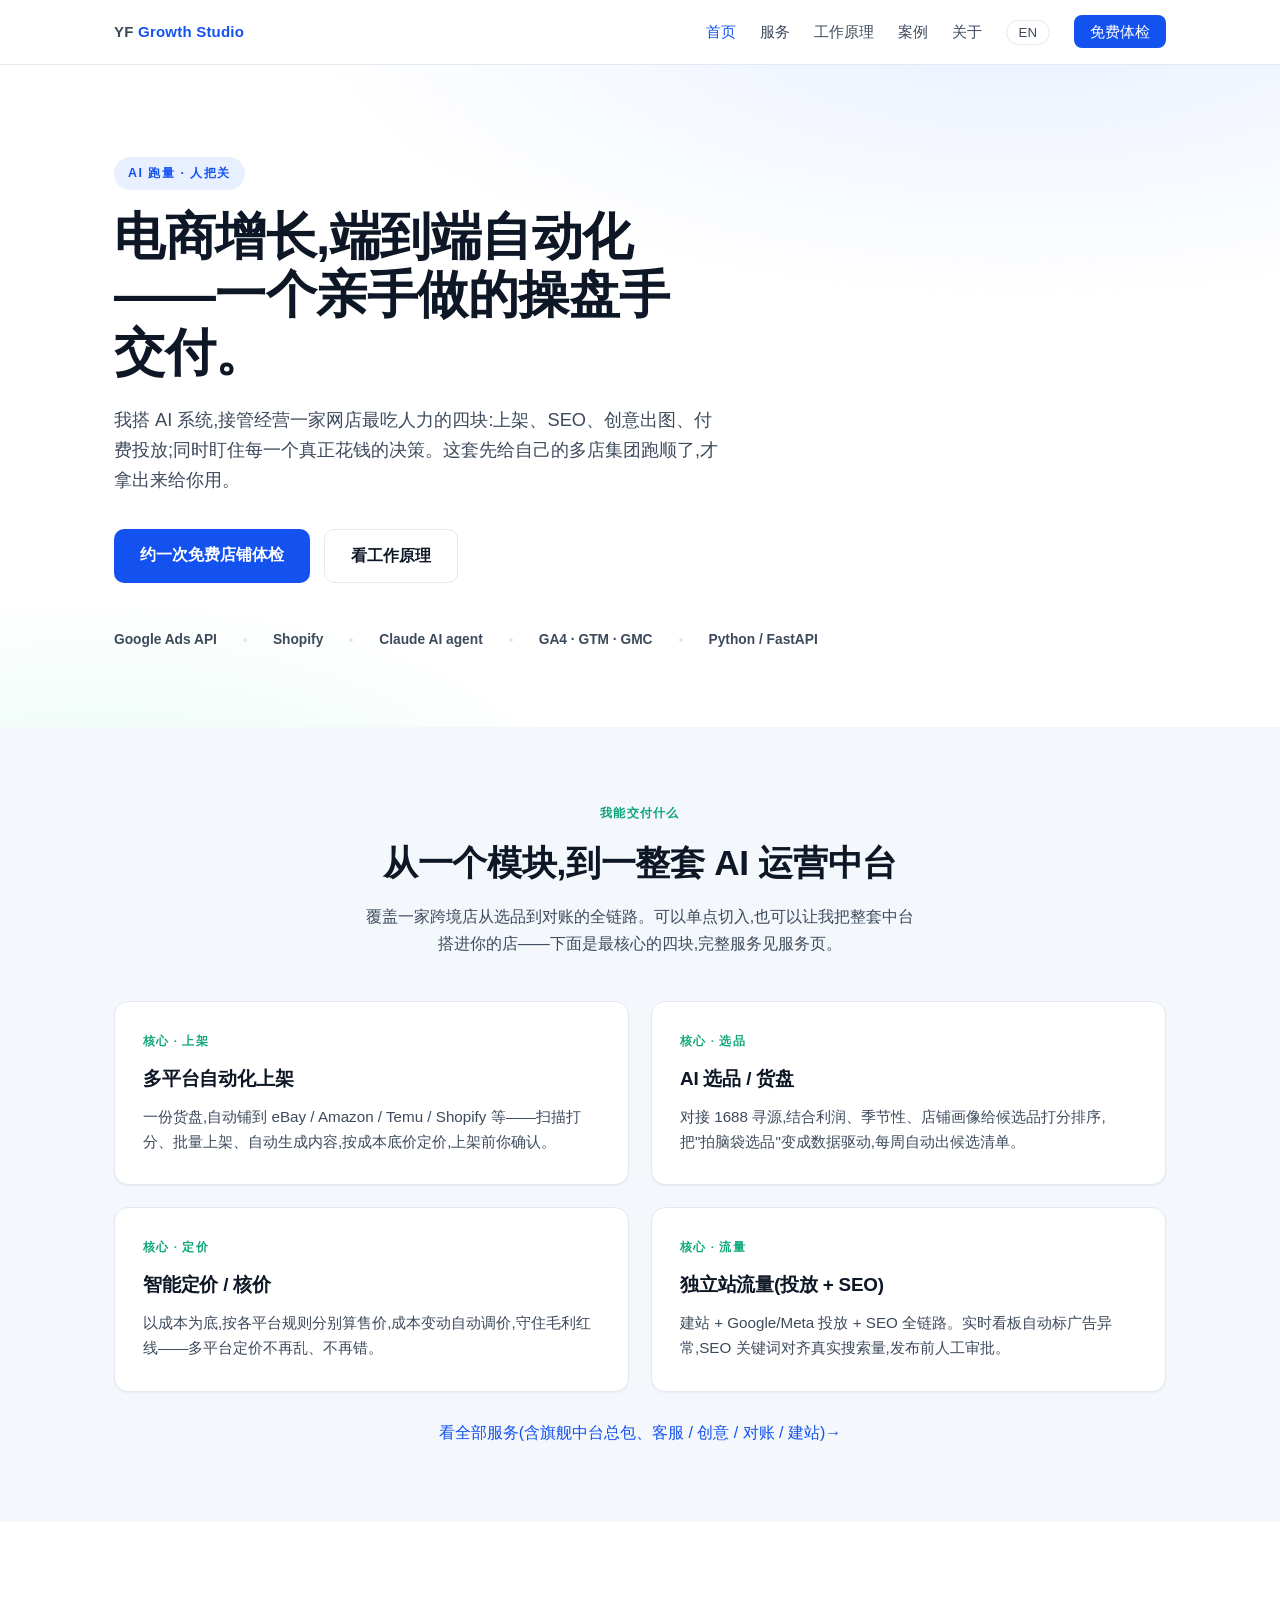
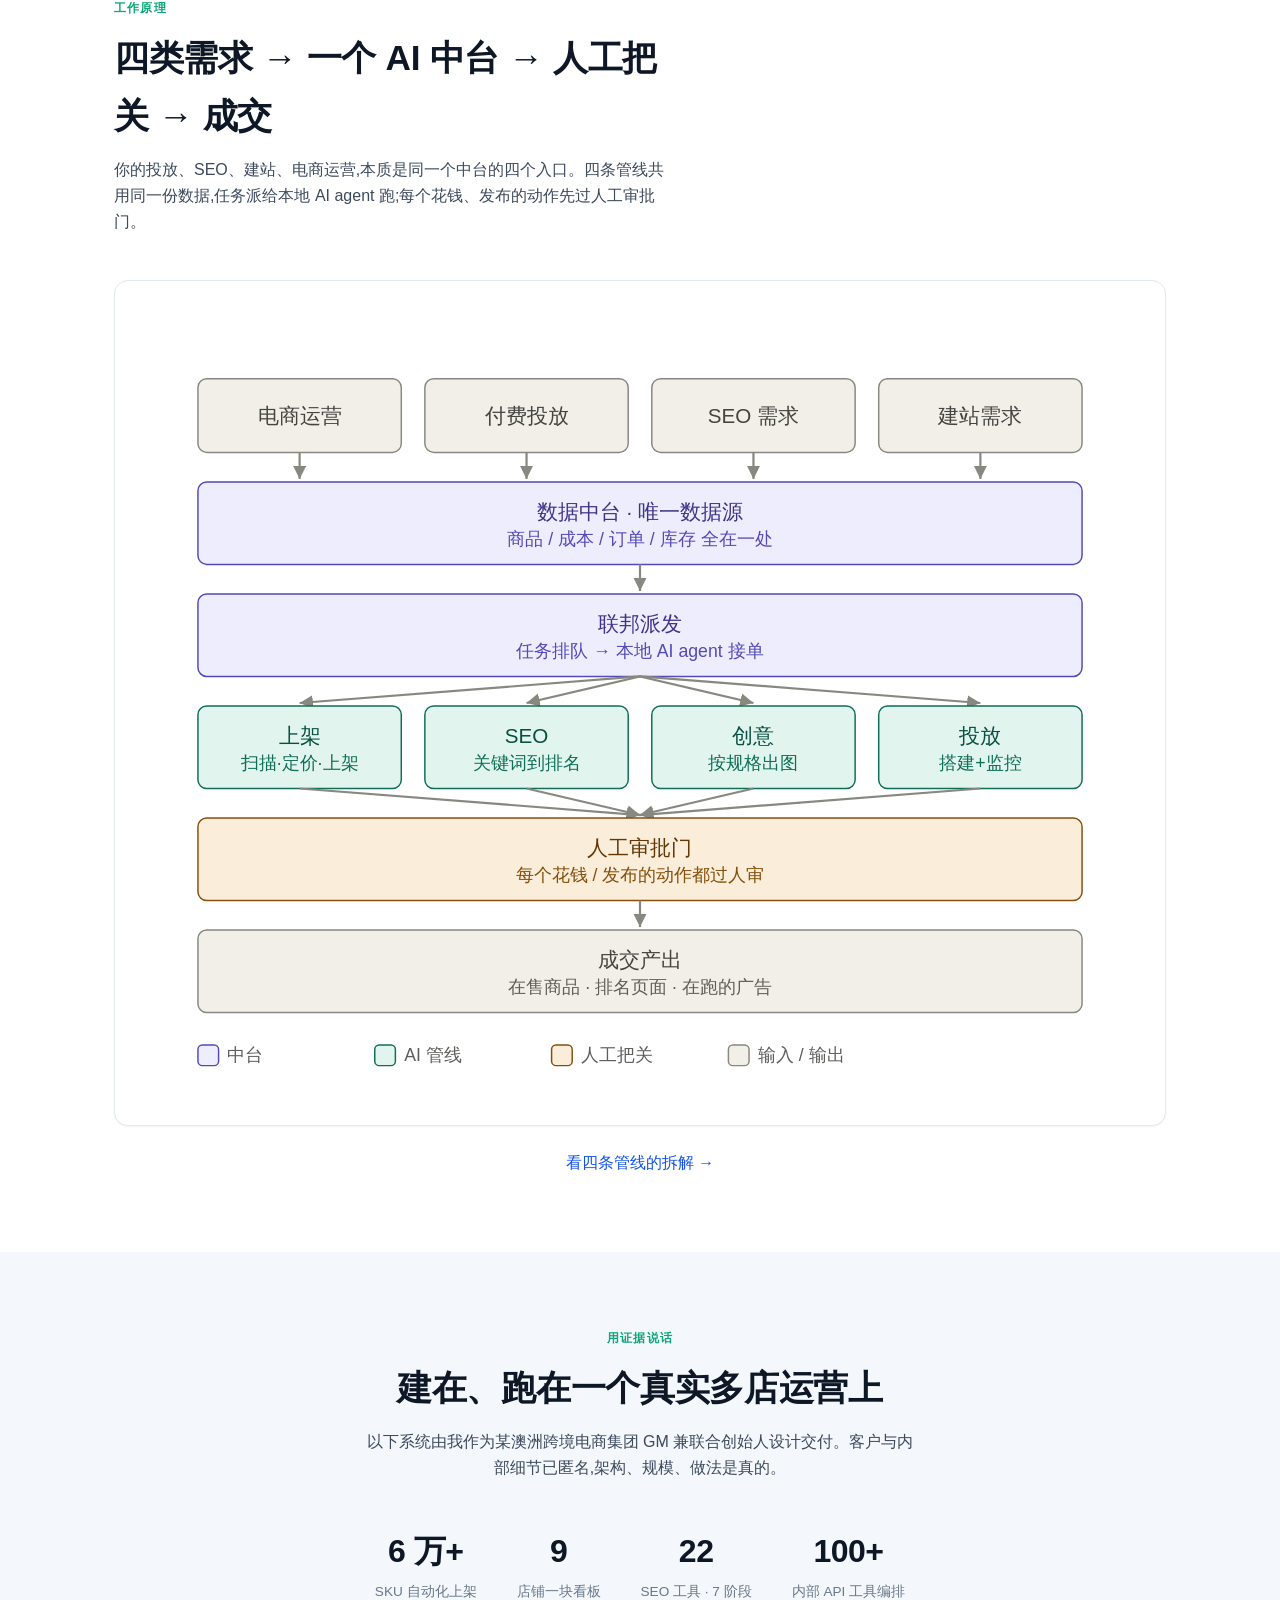
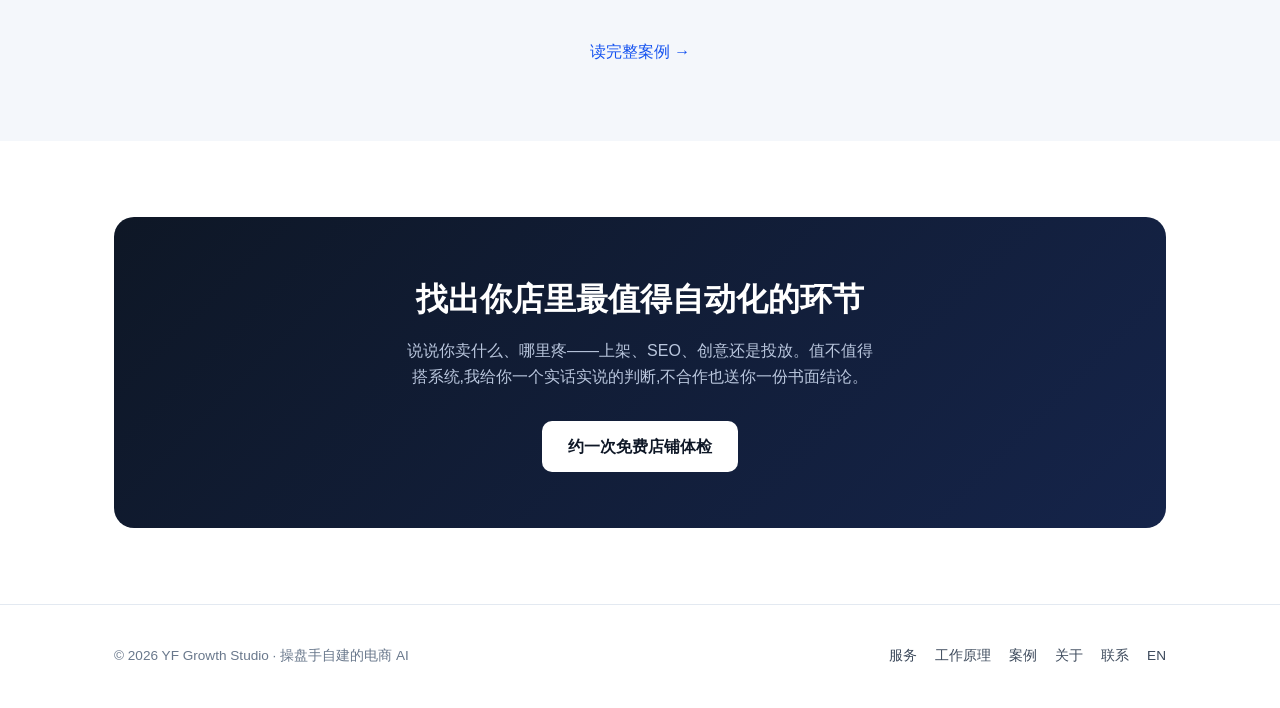
==== commit c02e5c99: "Expand services to full selling-points map (flagship + core 4 + support 4 + niche), align home" ====
--- a/index.html
+++ b/index.html
@@ -46,36 +46,33 @@
 <section class="soft">
   <div class="wrap">
     <div class="sec-head center">
-      <div class="eyebrow">我自动化什么</div>
-      <h2>四大板块,一条受监督的管线</h2>
-      <p>不是 PPT,是我在一个真实多店运营上跑着的系统:选品到上架、关键词到排名、需求到成图、点击到转化。</p>
+      <div class="eyebrow">我能交付什么</div>
+      <h2>从一个模块,到一整套 AI 运营中台</h2>
+      <p>覆盖一家跨境店从选品到对账的全链路。可以单点切入,也可以让我把整套中台搭进你的店——下面是最核心的四块,完整服务见服务页。</p>
     </div>
     <div class="grid2">
       <div class="card">
-        <div class="tag">板块 01 · 上架</div>
-        <h3>自动化上架</h3>
-        <p>选品扫描打分,批量上架 Shopify,自动生成标题/描述/类目,按成本底价定价——不会有 SKU 亏本上架。</p>
-        <ul><li>定时选品扫描 + 适配度打分</li><li>一键批量上架,自动生成内容</li><li>成本驱动的价格底线与调价</li></ul>
+        <div class="tag">核心 · 上架</div>
+        <h3>多平台自动化上架</h3>
+        <p>一份货盘,自动铺到 eBay / Amazon / Temu / Shopify 等——扫描打分、批量上架、自动生成内容,按成本底价定价,上架前你确认。</p>
       </div>
       <div class="card">
-        <div class="tag">板块 02 · SEO</div>
-        <h3>把 SEO 做成一套系统</h3>
-        <p>22 个工具、7 个阶段的工作台:关键词用真实搜索量验证、类目页优化、内容、外链、GBP,且发布需审批。</p>
-        <ul><li>关键词地图对齐真实需求</li><li>类目页与落地页优化</li><li>内容 / 外链 / GBP / 月报</li></ul>
+        <div class="tag">核心 · 选品</div>
+        <h3>AI 选品 / 货盘</h3>
+        <p>对接 1688 寻源,结合利润、季节性、店铺画像给候选品打分排序,把"拍脑袋选品"变成数据驱动,每周自动出候选清单。</p>
       </div>
       <div class="card">
-        <div class="tag">板块 03 · 创意</div>
-        <h3>创意与批量出图</h3>
-        <p>产品图与广告素材按规格自动生成——白底/场景/细节图,切好所有广告比例,投放不再等设计。</p>
-        <ul><li>产品页成套图,统一品牌调性</li><li>广告素材全比例(1:1 / 1.91:1 / 9:16)</li><li>标题/描述多版本供测试</li></ul>
+        <div class="tag">核心 · 定价</div>
+        <h3>智能定价 / 核价</h3>
+        <p>以成本为底,按各平台规则分别算售价,成本变动自动调价,守住毛利红线——多平台定价不再乱、不再错。</p>
       </div>
       <div class="card">
-        <div class="tag">板块 04 · 投放</div>
-        <h3>Google Ads:从搭到盯</h3>
-        <p>全链路:账户 + GA4 + GTM + GMC 开通、转化追踪、Search/PMax 搭建,再加一块实时看板自动标异常。</p>
-        <ul><li>追踪与转化基建一次做对</li><li>Search/PMax 搭建,守学习期纪律</li><li>实时异常:ROAS/CTR/零转化/状态</li></ul>
+        <div class="tag">核心 · 流量</div>
+        <h3>独立站流量(投放 + SEO)</h3>
+        <p>建站 + Google/Meta 投放 + SEO 全链路。实时看板自动标广告异常,SEO 关键词对齐真实搜索量,发布前人工审批。</p>
       </div>
     </div>
+    <p class="center" style="margin-top:28px"><a href="services.html">看全部服务(含旗舰中台总包、客服 / 创意 / 对账 / 建站)→</a></p>
   </div>
 </section>
 
